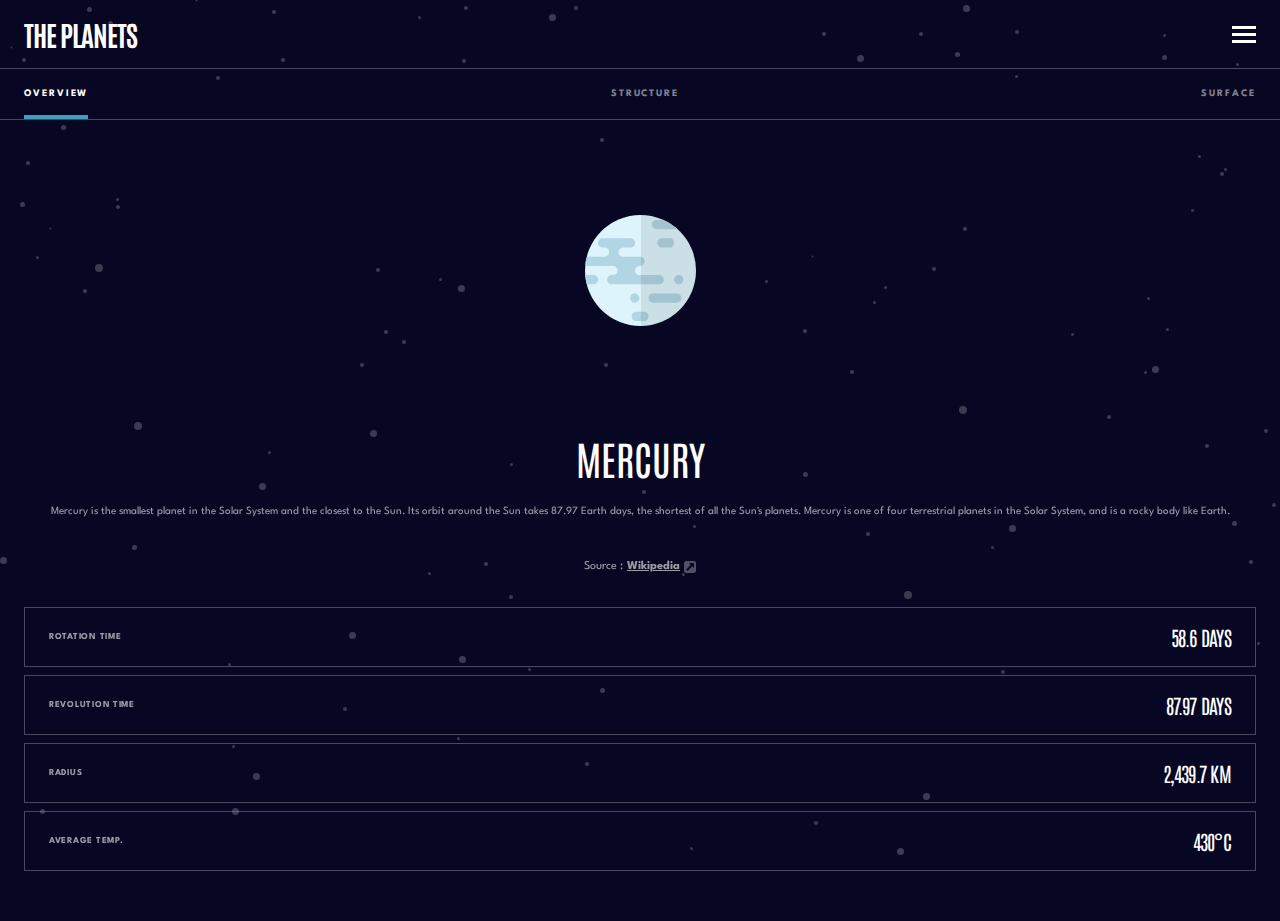
==== index.html @ 54e09290 "Add files via upload" ====
<!DOCTYPE html>
<html lang="en">
    <head>
        <meta charset="UTF-8" />
        <meta name="viewport" content="width=device-width, initial-scale=1.0" />
        <link rel="preconnect" href="https://fonts.googleapis.com" />
        <link rel="preconnect" href="https://fonts.gstatic.com" crossorigin />
        <link
            href="https://fonts.googleapis.com/css2?family=Antonio:wght@500&family=League+Spartan:wght@400;700&display=swap"
            rel="stylesheet"
        />
        <link rel="stylesheet" href="index.css" />
        <link
            rel="icon"
            type="image/png"
            sizes="32x32"
            href="./assets/favicon-32x32.png"
        />

        <title>Frontend Mentor | Planets fact site</title>
    </head>
    <body>
            <!--? SVG background -->
            <svg
                id="bg"
                xmlns="http://www.w3.org/2000/svg"
                width="1532"
                height="1291"
            >
                <g fill="#FFF" fill-rule="evenodd" opacity=".202">
                    <circle cx="1155.5" cy="369.5" r="3.5" />
                    <circle cx="1145.5" cy="372.5" r="1.5" />
                    <circle cx="1167.5" cy="329.5" r="1.5" />
                    <circle cx="1148.5" cy="298.5" r="1.5" />
                    <circle cx="1225.5" cy="169.5" r="1.5" />
                    <circle cx="1222" cy="174" r="2" />
                    <circle cx="1199.5" cy="156.5" r="1.5" />
                    <circle cx="1192.5" cy="210.5" r="1.5" />
                    <circle cx="1344" cy="192" r="2" />
                    <circle cx="1336" cy="332" r="2" />
                    <circle cx="1362.5" cy="350.5" r="1.5" />
                    <circle cx="1164.5" cy="57.5" r="2.5" />
                    <circle cx="1237.5" cy="64.5" r="1.5" />
                    <circle cx="1164.5" cy="35.5" r="1.5" />
                    <circle cx="1016.5" cy="76.5" r="1.5" />
                    <circle cx="1017" cy="32" r="2" />
                    <circle cx="966.5" cy="8.5" r="3.5" />
                    <circle cx="957.5" cy="54.5" r="2.5" />
                    <circle cx="860.5" cy="58.5" r="3.5" />
                    <circle cx="921" cy="34" r="2" />
                    <circle cx="965" cy="229" r="2" />
                    <circle cx="934" cy="269" r="2" />
                    <circle cx="885.5" cy="287.5" r="1.5" />
                    <circle cx="874.5" cy="302.5" r="1.5" />
                    <circle cx="963" cy="410" r="4" />
                    <circle cx="852" cy="372" r="2" />
                    <circle cx="805" cy="331" r="2" />
                    <circle cx="812.5" cy="256.5" r="1" />
                    <circle cx="766.5" cy="281.5" r="1.5" />
                    <circle cx="1510" cy="17" r="2" />
                    <circle cx="1516.5" cy="20.5" r="2.5" />
                    <circle cx="1457" cy="200" r="2" />
                    <circle cx="1431.5" cy="75.5" r="1.5" />
                    <circle cx="1420.5" cy="89.5" r="1.5" />
                    <circle cx="1357.5" cy="43.5" r="1" />
                    <circle cx="1310.5" cy="70.5" r="1.5" />
                    <circle cx="805.5" cy="474.5" r="2.5" />
                    <circle cx="1490" cy="409" r="2" />
                    <circle cx="1508.5" cy="356.5" r="1.5" />
                    <circle cx="1072.5" cy="334.5" r="1.5" />
                    <circle cx="1109" cy="417" r="2" />
                    <circle cx="1207" cy="446" r="2" />
                    <circle cx="1266" cy="431" r="2" />
                    <circle cx="1234.5" cy="523.5" r="2.5" />
                    <circle cx="1274" cy="505" r="2" />
                    <circle cx="1403.5" cy="481.5" r="1.5" />
                    <circle cx="1417" cy="525" r="2" />
                    <circle cx="1251" cy="562" r="2" />
                    <circle cx="1326" cy="578" r="2" />
                    <circle cx="1417.5" cy="661.5" r="2.5" />
                    <circle cx="1396" cy="696" r="2" />
                    <circle cx="1427.5" cy="677.5" r="1.5" />
                    <circle cx="1258.5" cy="643.5" r="1.5" />
                    <circle cx="1343.5" cy="758.5" r="2.5" />
                    <circle cx="1498" cy="673" r="2" />
                    <circle cx="1529.5" cy="633.5" r="2.5" />
                    <circle cx="1440.5" cy="575.5" r="1" />
                    <circle cx="1306.5" cy="918.5" r="1.5" />
                    <circle cx="1499" cy="911" r="2" />
                    <circle cx="1467.5" cy="923.5" r="1.5" />
                    <circle cx="1497" cy="1029" r="2" />
                    <circle cx="1432.5" cy="1044.5" r="1.5" />
                    <circle cx="824" cy="34" r="2" />
                    <circle cx="602" cy="140" r="2" />
                    <circle cx="640.5" cy="314.5" r="1.5" />
                    <circle cx="606" cy="365" r="2" />
                    <circle cx="466" cy="8" r="2" />
                    <circle cx="576" cy="8" r="2" />
                    <circle cx="552.5" cy="17.5" r="3.5" />
                    <circle cx="464" cy="61" r="2" />
                    <circle cx="218" cy="78" r="2" />
                    <circle cx="419.5" cy="17.5" r="1.5" />
                    <circle cx="461.5" cy="288.5" r="3.5" />
                    <circle cx="440.5" cy="279.5" r="1.5" />
                    <circle cx="386" cy="332" r="2" />
                    <circle cx="404" cy="342" r="2" />
                    <circle cx="378" cy="270" r="2" />
                    <circle cx="362" cy="365" r="2" />
                    <circle cx="373.5" cy="433.5" r="3.5" />
                    <circle cx="511.5" cy="464.5" r="1.5" />
                    <circle cx="627.5" cy="474.5" r="1.5" />
                    <circle cx="644" cy="492" r="2" />
                    <circle cx="117.5" cy="199.5" r="1.5" />
                    <circle cx="118" cy="207" r="2" />
                    <circle cx="89.5" cy="9.5" r="2.5" />
                    <circle cx="110.5" cy="23.5" r="2.5" />
                    <circle cx="196.5" cy=".5" r="1" />
                    <circle cx="274" cy="12" r="2" />
                    <circle cx="283" cy="60" r="2" />
                    <circle cx="63.5" cy="127.5" r="2.5" />
                    <circle cx="24" cy="60" r="2" />
                    <circle cx="65.5" cy="35.5" r="1" />
                    <circle cx="28" cy="163" r="2" />
                    <circle cx="22.5" cy="204.5" r="2.5" />
                    <circle cx="99" cy="268" r="4" />
                    <circle cx="50.5" cy="228.5" r="1" />
                    <circle cx="37.5" cy="257.5" r="1.5" />
                    <circle cx="85" cy="291" r="2" />
                    <circle cx="11.5" cy="47.5" r="1" />
                    <circle cx="138" cy="426" r="4" />
                    <circle cx="262.5" cy="486.5" r="3.5" />
                    <circle cx="269.5" cy="452.5" r="1.5" />
                    <circle cx="134.5" cy="547.5" r="2.5" />
                    <circle cx="3.5" cy="560.5" r="3.5" />
                    <circle cx="429.5" cy="573.5" r="1.5" />
                    <circle cx="486" cy="564" r="2" />
                    <circle cx="511" cy="597" r="2" />
                    <circle cx="352.5" cy="635.5" r="3.5" />
                    <circle cx="345" cy="709" r="2" />
                    <circle cx="256.5" cy="776.5" r="3.5" />
                    <circle cx="235.5" cy="811.5" r="3.5" />
                    <circle cx="229.5" cy="664.5" r="1.5" />
                    <circle cx="233.5" cy="746.5" r="1.5" />
                    <circle cx="42.5" cy="811.5" r="2.5" />
                    <circle cx="77.5" cy="980.5" r="2.5" />
                    <circle cx="255" cy="938" r="2" />
                    <circle cx="32.5" cy="938.5" r="3.5" />
                    <circle cx="23.5" cy="1086.5" r="1.5" />
                    <circle cx="108.5" cy="1238.5" r="3.5" />
                    <circle cx="159.5" cy="1159.5" r="2.5" />
                    <circle cx="90.5" cy="1192.5" r="1" />
                    <circle cx="300.5" cy="1081.5" r="3.5" />
                    <circle cx="388.5" cy="1154.5" r="3.5" />
                    <circle cx="343" cy="1124" r="2" />
                    <circle cx="467.5" cy="1072.5" r="1.5" />
                    <circle cx="532.5" cy="1146.5" r="2.5" />
                    <circle cx="555.5" cy="1153.5" r="2.5" />
                    <circle cx="546.5" cy="1137.5" r="1" />
                    <circle cx="318" cy="1199" r="4" />
                    <circle cx="301.5" cy="1186.5" r="1.5" />
                    <circle cx="408" cy="1230" r="2" />
                    <circle cx="491.5" cy="1210.5" r="1" />
                    <circle cx="565.5" cy="1178.5" r="1.5" />
                    <circle cx="656.5" cy="1235.5" r="3.5" />
                    <circle cx="709" cy="1285" r="2" />
                    <circle cx="324.5" cy="1289.5" r="1.5" />
                    <circle cx="332.5" cy="1278.5" r="1.5" />
                    <circle cx="819.5" cy="1028.5" r="2.5" />
                    <circle cx="875" cy="1157" r="2" />
                    <circle cx="963.5" cy="1152.5" r="2.5" />
                    <circle cx="962" cy="1145" r="2" />
                    <circle cx="1069.5" cy="1181.5" r="11.5" />
                    <circle cx="1003.5" cy="1152.5" r="2.5" />
                    <circle cx="940.5" cy="1193.5" r="2.5" />
                    <circle cx="907" cy="1068" r="2" />
                    <circle cx="945" cy="925" r="2" />
                    <circle cx="1204" cy="1186" r="2" />
                    <circle cx="691.5" cy="848.5" r="1.5" />
                    <circle cx="831" cy="1013" r="2" />
                    <circle cx="833.5" cy="1082.5" r="2.5" />
                    <circle cx="833" cy="1190" r="2" />
                    <circle cx="1155.5" cy="1022.5" r="3.5" />
                    <circle cx="908" cy="595" r="4" />
                    <circle cx="1012.5" cy="528.5" r="3.5" />
                    <circle cx="992.5" cy="547.5" r="1.5" />
                    <circle cx="577" cy="960" r="2" />
                    <circle cx="599.5" cy="939.5" r="1.5" />
                    <circle cx="446" cy="959" r="2" />
                    <circle cx="868" cy="534" r="2" />
                    <circle cx="683.5" cy="574.5" r="1.5" />
                    <circle cx="694.5" cy="526.5" r="1.5" />
                    <circle cx="462.5" cy="659.5" r="3.5" />
                    <circle cx="458.5" cy="738.5" r="1.5" />
                    <circle cx="587" cy="764" r="2" />
                    <circle cx="602.5" cy="690.5" r="2.5" />
                    <circle cx="529.5" cy="669.5" r="1.5" />
                    <circle cx="900.5" cy="851.5" r="3.5" />
                    <circle cx="926.5" cy="796.5" r="3.5" />
                    <circle cx="816" cy="823" r="2" />
                    <circle cx="1003" cy="672" r="2" />
                </g>
            </svg>
            <div class="menu">
                <div class="menu__static">
                  <h2>THE PLANETS</h2>
                  <!-- ? Burger -->
                  <div id="burger" class="burger">
                      <div class="burger__dash"></div>
                      <div class="burger__dash"></div>
                      <div class="burger__dash"></div>
                  </div>
                </div>
                <!--? Navigation start  -->
                <nav id="nav" class="nav">
                  <ul class="nav__list">
                    <!--mercury  -->
                    <li class="nav__item">
                      <a href="index.html" class="nav__link mercury-link">
                        <div class="link__wrapper">
                          <div class="link__mercury link__planet"></div>
                          <div class="link__name">mercury</div>
                        </div>
                        <div class="link__arrow"></div>
                      </a>
                    </li>
                    <!--venus  -->
                    <li class="nav__item">
                      <a href="venus.html" class="nav__link venus-link">
                        <div class="link__wrapper">
                          <div class="link__venus link__planet"></div>
                          <div class="link__name">venus</div>
                        </div>
                        <div class="link__arrow"></div>
                      </a>
                    </li>
                    <!-- earth -->
                    <li class="nav__item">
                      <a href="earth.html" class="nav__link earth-link">
                        <div class="link__wrapper">
                          <div class="link__earth link__planet"></div>
                          <div class="link__name">earth</div>
                        </div>
                        <div class="link__arrow"></div>
                      </a>
                    </li>
                    <!--mars  -->
                    <li class="nav__item">
                      <a href="mars.html" class="nav__link mars-link">
                        <div class="link__wrapper">
                          <div class="link__mars link__planet"></div>
                          <div class="link__name">mars</div>
                        </div>
                        <div class="link__arrow"></div>
                      </a>
                    </li>
                    <!-- jupiter -->
                    <li class="nav__item">
                      <a href="jupiter.html" class="nav__link jupiter-link">
                        <div class="link__wrapper">
                          <div class="link__jupiter link__planet"></div>
                          <div class="link__name">jupiter</div>
                        </div>
                        <div class="link__arrow"></div>
                      </a>
                    </li>
                    <!-- saturn -->
                    <li class="nav__item">
                      <a href="saturn.html" class="nav__link saturn-link">
                        <div class="link__wrapper">
                          <div class="link__saturn link__planet"></div>
                          <div class="link__name">saturn</div>
                        </div>
                        <div class="link__arrow"></div>
                      </a>
                    </li>
                    <!-- uranus -->
                    <li class="nav__item">
                      <a href="uranus.html" class="nav__link uranus-link">
                        <div class="link__wrapper">
                          <div class="link__uranus link__planet"></div>
                          <div class="link__name">uranus</div>
                        </div>
                        <div class="link__arrow"></div>
                      </a>
                    </li>
                    <!-- neptune -->
                    <li class="nav__item">
                      <a href="neptune.html" class="nav__link neptune-link">
                        <div class="link__wrapper">
                          <div class="link__neptune link__planet"></div>
                          <div class="link__name">neptune</div>
                        </div>
                        <div class="link__arrow"></div>
                      </a>
                    </li>
                  </ul>
                </nav>
                <!--? Navigation end  -->
            </div>

            <!-- ?Planet menu start -->
            <div class="planet-menu">
              <ul class="planet-menu__list">
                <li class="planet-menu__item planet-menu__overview">
                  OVERVIEW
                  <div class="planet-menu__item-dash active"></div>
                </li>
                <li class="planet-menu__item planet-menu__structure">
                  Structure
                  <div class="planet-menu__item-dash"></div>
                </li>
                <li class="planet-menu__item planet-menu__surface">
                  Surface
                  <div class="planet-menu__item-dash"></div>
                </li>
              </ul>
              <!-- ?Planet menu end -->
            
        <div class="container">

          <!--? Overview Content Start -->
            <div class="overview-content">
              <div class="planet-menu__pic">
                <svg class="mercury" xmlns="http://www.w3.org/2000/svg" xmlns:xlink="http://www.w3.org/1999/xlink" viewBox="0 0 290 290" width="290" height="290"><defs><circle id="a" cx="145" cy="145" r="145"/><circle id="c" cx="145" cy="145" r="145"/></defs><g fill="none" fill-rule="evenodd"><circle cx="145" cy="145" r="145" fill="#DEF4FC" fill-rule="nonzero"/><mask id="b" fill="#fff"><use xlink:href="#a"/></mask><path fill="#B1D5E2" fill-rule="nonzero" d="M154 253c6.627 0 12 5.373 12 12s-5.373 12-12 12h-20c-6.627 0-12-5.373-12-12s5.373-12 12-12h20zm86-48c6.627 0 12 5.373 12 12s-5.373 12-12 12h-62c-6.627 0-12-5.373-12-12s5.373-12 12-12h62zm-110 0c6.627 0 12 5.373 12 12s-5.373 12-12 12-12-5.373-12-12 5.373-12 12-12zm-45-60c0-6.627-5.373-12-12-12H2c-6.627 0-12-5.373-12-12s5.373-12 12-12h49c6.627 0 12-5.373 12-12s-5.373-12-12-12h-5c-6.627 0-12-5.373-12-12s5.373-12 12-12h73c6.627 0 12 5.373 12 12s-5.373 12-12 12H99v.01c-6.395.262-11.5 5.53-11.5 11.99s5.105 11.728 11.5 11.99v.01h45c6.627 0 12 5.373 12 12s-5.373 12-12 12h-2l-.001.01c-6.395.263-11.499 5.53-11.499 11.99s5.104 11.727 11.499 11.99l.001.01h52c6.627 0 12 5.373 12 12s-5.373 12-12 12H70c-6.627 0-12-5.373-12-12s5.373-12 12-12h3c6.627 0 12-5.373 12-12zm160 12c6.627 0 12 5.373 12 12s-5.373 12-12 12-12-5.373-12-12 5.373-12 12-12zm-223 0c6.627 0 12 5.373 12 12s-5.373 12-12 12H2c-6.627 0-12-5.373-12-12s5.373-12 12-12h20zm199-96c6.627 0 12 5.373 12 12s-5.373 12-12 12h-20c-6.627 0-12-5.373-12-12s5.373-12 12-12h20zm24-48c6.627 0 12 5.373 12 12s-5.373 12-12 12h-58c-6.627 0-12-5.373-12-12s5.373-12 12-12h58z" mask="url(#b)"/><mask id="d" fill="#fff"><use xlink:href="#c"/></mask><path fill="#000" fill-rule="nonzero" mask="url(#d)" opacity=".078" d="M146 0h145v290H146z"/></g></svg>
              </div>
              <h1>Mercury</h1>
              <p class="content__text">
                Mercury is the smallest planet in the Solar System and the closest
                to the Sun. Its orbit around the Sun takes 87.97 Earth days, the
                shortest of all the Sun's planets. Mercury is one of four terrestrial
                planets in the Solar System, and is a rocky body like Earth.
              </p>
              <div class="source">
                <span class="source__text">Source : </span>
                <a href="https://en.wikipedia.org/wiki/Mercury_(planet)" class="source__link"> Wikipedia </a>
                <svg class="source__svg" xmlns="http://www.w3.org/2000/svg" width="12" height="12"><path fill="#FFF" d="M11.34.66C10.9.22 10.37 0 9.75 0h-7.5C1.63 0 1.1.22.66.66.22 1.1 0 1.63 0 2.25v7.5c0 .62.22 1.15.66 1.59.44.44.97.66 1.59.66h7.5c.62 0 1.15-.22 1.59-.66.44-.44.66-.97.66-1.59v-7.5c0-.62-.22-1.15-.66-1.59zM10 6.25a.467.467 0 01-.305.46.544.544 0 01-.195.04.465.465 0 01-.352-.149L8.023 5.476 3.852 9.648a.481.481 0 01-.352.149.48.48 0 01-.352-.149l-.796-.797a.48.48 0 01-.149-.351.48.48 0 01.149-.352l4.172-4.172-1.125-1.125c-.162-.15-.198-.333-.11-.546A.467.467 0 015.75 2H9.5c.135 0 .253.05.352.148A.48.48 0 0110 2.5v3.75z" opacity=".5"/></svg>
              </div>
            </div>
          <!--? Overview Content End -->

          <!--? Internal Structure Content Start -->
          <div class="structure-content">
              <div class="planet-menu__pic">
                <svg class="mercury" xmlns="http://www.w3.org/2000/svg" xmlns:xlink="http://www.w3.org/1999/xlink" viewBox="0 0 290 290" width="290" height="290"><defs><circle id="a" cx="145" cy="145" r="145"/><circle id="c" cx="145" cy="145" r="145"/><path id="e" d="M0 0c76.768 0 139 62.232 139 139S76.768 278 0 278z"/></defs><g fill="none" fill-rule="evenodd"><circle cx="145" cy="145" r="145" fill="#DEF4FC" fill-rule="nonzero"/><mask id="b" fill="#fff"><use xlink:href="#a"/></mask><path fill="#B1D5E2" fill-rule="nonzero" d="M154 253c6.627 0 12 5.373 12 12s-5.373 12-12 12h-20c-6.627 0-12-5.373-12-12s5.373-12 12-12h20zm86-48c6.627 0 12 5.373 12 12s-5.373 12-12 12h-62c-6.627 0-12-5.373-12-12s5.373-12 12-12h62zm-110 0c6.627 0 12 5.373 12 12s-5.373 12-12 12-12-5.373-12-12 5.373-12 12-12zm-45-60c0-6.627-5.373-12-12-12H2c-6.627 0-12-5.373-12-12s5.373-12 12-12h49c6.627 0 12-5.373 12-12s-5.373-12-12-12h-5c-6.627 0-12-5.373-12-12s5.373-12 12-12h73c6.627 0 12 5.373 12 12s-5.373 12-12 12H99v.01c-6.395.262-11.5 5.53-11.5 11.99s5.105 11.728 11.5 11.99v.01h45c6.627 0 12 5.373 12 12s-5.373 12-12 12h-2l-.001.01c-6.395.263-11.499 5.53-11.499 11.99s5.104 11.727 11.499 11.99l.001.01h52c6.627 0 12 5.373 12 12s-5.373 12-12 12H70c-6.627 0-12-5.373-12-12s5.373-12 12-12h3c6.627 0 12-5.373 12-12zm160 12c6.627 0 12 5.373 12 12s-5.373 12-12 12-12-5.373-12-12 5.373-12 12-12zm-223 0c6.627 0 12 5.373 12 12s-5.373 12-12 12H2c-6.627 0-12-5.373-12-12s5.373-12 12-12h20zm199-96c6.627 0 12 5.373 12 12s-5.373 12-12 12h-20c-6.627 0-12-5.373-12-12s5.373-12 12-12h20zm24-48c6.627 0 12 5.373 12 12s-5.373 12-12 12h-58c-6.627 0-12-5.373-12-12s5.373-12 12-12h58z" mask="url(#b)"/><mask id="d" fill="#fff"><use xlink:href="#c"/></mask><path fill="#000" fill-rule="nonzero" mask="url(#d)" opacity=".078" d="M146 0h145v290H146z"/><g transform="translate(146 6)"><mask id="f" fill="#fff"><use xlink:href="#e"/></mask><use fill="#7A939C" xlink:href="#e"/><circle cx="1" cy="140" r="131" fill="#9AB2BB" mask="url(#f)"/><circle cx="1" cy="139" r="95" fill="#E8903F" mask="url(#f)"/><circle cx=".5" cy="139.5" r="41.5" fill="#FFEA87" mask="url(#f)"/></g></g></svg>
              </div>
              <h1>Mercury</h1>
              <p class="content__text">
                Mercury appears to have a solid silicate crust and mantle overlying a 
            solid, iron sulfide outer core layer, a deeper liquid core layer, and 
            a solid inner core. The planet's density is the second highest in the 
            Solar System at 5.427 g/cm3 , only slightly less than Earth's density.
              </p>
              <div class="source">
                <span class="source__text">Source : </span>
                <a href="https://en.wikipedia.org/wiki/Mercury_(planet)#Internal_structure" class="source__link"> Wikipedia </a>
                <svg class="source__svg" xmlns="http://www.w3.org/2000/svg" width="12" height="12"><path fill="#FFF" d="M11.34.66C10.9.22 10.37 0 9.75 0h-7.5C1.63 0 1.1.22.66.66.22 1.1 0 1.63 0 2.25v7.5c0 .62.22 1.15.66 1.59.44.44.97.66 1.59.66h7.5c.62 0 1.15-.22 1.59-.66.44-.44.66-.97.66-1.59v-7.5c0-.62-.22-1.15-.66-1.59zM10 6.25a.467.467 0 01-.305.46.544.544 0 01-.195.04.465.465 0 01-.352-.149L8.023 5.476 3.852 9.648a.481.481 0 01-.352.149.48.48 0 01-.352-.149l-.796-.797a.48.48 0 01-.149-.351.48.48 0 01.149-.352l4.172-4.172-1.125-1.125c-.162-.15-.198-.333-.11-.546A.467.467 0 015.75 2H9.5c.135 0 .253.05.352.148A.48.48 0 0110 2.5v3.75z" opacity=".5"/></svg>
              </div>
          </div>
          <!--? Internal Structure Content End -->

          <!--? Surface Geology Content Start -->
          <div class="surface-content">
              <div class="planet-menu__pic planet-menu__surface-pic">
                <svg class="mercury" xmlns="http://www.w3.org/2000/svg" xmlns:xlink="http://www.w3.org/1999/xlink" viewBox="0 0 290 290" width="290" height="290"><defs><circle id="a" cx="145" cy="145" r="145"/><circle id="c" cx="145" cy="145" r="145"/></defs><g fill="none" fill-rule="evenodd"><circle cx="145" cy="145" r="145" fill="#DEF4FC" fill-rule="nonzero"/><mask id="b" fill="#fff"><use xlink:href="#a"/></mask><path fill="#B1D5E2" fill-rule="nonzero" d="M154 253c6.627 0 12 5.373 12 12s-5.373 12-12 12h-20c-6.627 0-12-5.373-12-12s5.373-12 12-12h20zm86-48c6.627 0 12 5.373 12 12s-5.373 12-12 12h-62c-6.627 0-12-5.373-12-12s5.373-12 12-12h62zm-110 0c6.627 0 12 5.373 12 12s-5.373 12-12 12-12-5.373-12-12 5.373-12 12-12zm-45-60c0-6.627-5.373-12-12-12H2c-6.627 0-12-5.373-12-12s5.373-12 12-12h49c6.627 0 12-5.373 12-12s-5.373-12-12-12h-5c-6.627 0-12-5.373-12-12s5.373-12 12-12h73c6.627 0 12 5.373 12 12s-5.373 12-12 12H99v.01c-6.395.262-11.5 5.53-11.5 11.99s5.105 11.728 11.5 11.99v.01h45c6.627 0 12 5.373 12 12s-5.373 12-12 12h-2l-.001.01c-6.395.263-11.499 5.53-11.499 11.99s5.104 11.727 11.499 11.99l.001.01h52c6.627 0 12 5.373 12 12s-5.373 12-12 12H70c-6.627 0-12-5.373-12-12s5.373-12 12-12h3c6.627 0 12-5.373 12-12zm160 12c6.627 0 12 5.373 12 12s-5.373 12-12 12-12-5.373-12-12 5.373-12 12-12zm-223 0c6.627 0 12 5.373 12 12s-5.373 12-12 12H2c-6.627 0-12-5.373-12-12s5.373-12 12-12h20zm199-96c6.627 0 12 5.373 12 12s-5.373 12-12 12h-20c-6.627 0-12-5.373-12-12s5.373-12 12-12h20zm24-48c6.627 0 12 5.373 12 12s-5.373 12-12 12h-58c-6.627 0-12-5.373-12-12s5.373-12 12-12h58z" mask="url(#b)"/><mask id="d" fill="#fff"><use xlink:href="#c"/></mask><path fill="#000" fill-rule="nonzero" mask="url(#d)" opacity=".078" d="M146 0h145v290H146z"/></g></svg>
              </div>
              <h1>Mercury</h1>
              <p class="content__text">
                Mercury's surface is similar in appearance to that of the Moon, showing 
                extensive mare-like plains and heavy cratering, indicating that it has 
                been geologically inactive for billions of years. It is more heterogeneous 
                than either Mars's or the Moon’s.
              </p>
              <div class="source">
                <span class="source__text">Source : </span>
                <a href="https://en.wikipedia.org/wiki/Mercury_(planet)#Surface_geology" class="source__link"> Wikipedia </a>
                <svg class="source__svg" xmlns="http://www.w3.org/2000/svg" width="12" height="12"><path fill="#FFF" d="M11.34.66C10.9.22 10.37 0 9.75 0h-7.5C1.63 0 1.1.22.66.66.22 1.1 0 1.63 0 2.25v7.5c0 .62.22 1.15.66 1.59.44.44.97.66 1.59.66h7.5c.62 0 1.15-.22 1.59-.66.44-.44.66-.97.66-1.59v-7.5c0-.62-.22-1.15-.66-1.59zM10 6.25a.467.467 0 01-.305.46.544.544 0 01-.195.04.465.465 0 01-.352-.149L8.023 5.476 3.852 9.648a.481.481 0 01-.352.149.48.48 0 01-.352-.149l-.796-.797a.48.48 0 01-.149-.351.48.48 0 01.149-.352l4.172-4.172-1.125-1.125c-.162-.15-.198-.333-.11-.546A.467.467 0 015.75 2H9.5c.135 0 .253.05.352.148A.48.48 0 0110 2.5v3.75z" opacity=".5"/></svg>
              </div>
          </div>
            <!-- 
            Mercury's surface is similar in appearance to that of the Moon, showing 
            extensive mare-like plains and heavy cratering, indicating that it has 
            been geologically inactive for billions of years. It is more heterogeneous 
            than either Mars's or the Moon’s.
          
            Source : Wikipedia URL: https://en.wikipedia.org/wiki/Mercury_(planet)#Surface_geology -->
          <!--? Surface Geology Content End -->

          <!-- ? Planet info start -->
          <div class="planet-info">
            <!-- 1 -->
            <div class="planet-info__box">
              <div class="box__name">
                ROTATION TIME
              </div>
              <div class="box__value">
                58.6 days
              </div>
            </div>
            <!-- 2 -->
            <div class="planet-info__box">
              <div class="box__name">
                REVOLUTION TIME
              </div>
              <div class="box__value">
                87.97 days
              </div>
            </div>
            <!-- 3 -->
            <div class="planet-info__box">
              <div class="box__name">
                radius
              </div>
              <div class="box__value">
                2,439.7 km
              </div>
            </div>
            <!-- 4 -->
            <div class="planet-info__box">
              <div class="box__name">
                AVERAGE TEMP.
              </div>
              <div class="box__value">
                430°c
              </div>
            </div>
          </div>
          <!-- ? Planet info end -->
          

            <!--! Surface Geology Content Start -->
            <!-- 
            Mercury's surface is similar in appearance to that of the Moon, showing 
            extensive mare-like plains and heavy cratering, indicating that it has 
            been geologically inactive for billions of years. It is more heterogeneous 
            than either Mars's or the Moon’s.
          
            Source : Wikipedia URL: https://en.wikipedia.org/wiki/Mercury_(planet)#Surface_geology -->
            <!--! Surface Geology Content End -->
            <!-- 01 Overview
            02 Internal Structure
            03 Surface Geology
          
            Rotation Time
            58.6 Days
          
            Revolution Time
            87.97 Days
          
            Radius
            2,439.7 KM
          
            Average Temp.
            430°c -->
        </div>
    </body>
    <!--? Script -->
    <script src="index.js"></script>
</html>
---- index.css ----
:root {
    --spartan-font: "League Spartan", sans-serif;
    --antonio-font: "Antonio", sans-serif;
    --white: #fff;
    --bg-color: #070724;
    --dark-grey: #38384f;
    --ligth-grey: #8383918a;
    --mercury: #419ebb;
    --venus: #eda249;
    --earth: #6f2ed6;
    --mars: #d14c32;
    --jupiter: #d83a34;
    --saturn: #cd5120;
    --uranus: #1ec2a4;
    --neptune: #2d68f0;
}

* {
    margin: 0;
    padding: 0;
    box-sizing: border-box;
}

body {
    width: 100vw;
    overflow-x: hidden;
    background: var(--bg-color);
    color: var(--white);
    font-family: var(--spartan-font);
    font-weight: 400;
    text-align: center;
    /* font-size: 0.875rem;
    line-height: 1.5625rem; */
    font-size: 0.6875rem;
    line-height: 1.375rem;
    position: relative;
}

/* hode scrollbar */
body::-webkit-scrollbar {
    display: none;
    -ms-overflow-style: none;
    scrollbar-width: none;
}

#bg {
    z-index: -1;
    position: absolute;
    left: 0;
    top: 0;
    width: 100vw;
    height: 100vh;
    overflow: hidden;
}

.container {
    padding: 0 1.5rem;
}

ul {
    list-style: none;
}

h1 {
    font-family: var(--antonio-font);
    text-transform: uppercase;
    font-weight: 400;
    /* font-size: 5rem;
    line-height: 6.4375rem; */
    font-size: 2.5rem;
    line-height: 3.25rem;
}

h2 {
    font-family: var(--antonio-font);
    /* font-size: 2.5rem;
    line-height: 3.25rem;
    letter-spacing: -0.0938rem; */
    font-size: 1.75rem;
    line-height: 2.25rem;
    letter-spacing: -0.0656rem;
}

h3 {
    font-family: var(--spartan-font);
    font-size: 0.75rem;
    line-height: 1.5625rem;
    letter-spacing: 0.1625rem;
}

h4 {
    font-family: var(--spartan-font);
    font-size: 0.6875rem;
    line-height: 1.5625rem;
    letter-spacing: 0.0625rem;
}

a {
    text-decoration: none;
    color: var(--white);
}

.btn {
    border: 1px solid var(--ligth-grey);
}
.btn:active {
    background-color: var();
}
.btn:hover {
    background-color: var(--dark-grey);
}

.burger {
    display: flex;
    flex-direction: column;
    gap: 0.25rem;
    cursor: pointer;
}

.burger__dash {
    height: 0.1875rem;
    width: 1.5rem;
    background-color: var(--white);
}

.menu__static {
    position: relative;
    padding: 1rem 1.5rem;
    display: flex;
    justify-content: space-between;
    align-items: center;
    border-bottom: 1px solid var(--ligth-grey);
}

#nav {
    display: none;
}

#nav.active {
    display: block;
    position: absolute;
    z-index: 2;
    overflow-y: initial;
}

#burger.active .burger__dash {
    background-color: var(--ligth-grey);
}
/* ! */
.overview-content.hovered,
.structure-content.hovered,
.surface-content.hovered,
.planet-menu.hovered {
    display: none;
}

.structure-content,
.surface-content {
    display: none;
}

.planet-menu__item-dash.active {
    position: absolute;
    height: 4px;
    width: 100%;
    background-color: #419ebb;
    bottom: 0;
    opacity: 1;
}

.planet-menu__item-dash.hidden {
    opacity: 0;
}

.planet-menu__item-dash.active {
    opacity: 1;
}

.d-non {
    display: none;
}

.overview-content.active,
.structure-content.active,
.surface-content.active {
    display: block;
}

.nav__list {
    padding: 1.375rem 1.5rem 0;
    width: 100vw;
}

.link__wrapper {
    display: flex;
}

.nav__link {
    padding: 20px 0;
    display: flex;
    align-items: center;
    justify-content: space-between;
    border-bottom: 1px solid var(--ligth-grey);
}

.link__planet {
    width: 20px;
    height: 20px;
    border-radius: 50%;
    margin-right: 1.5625rem;
    line-height: 1.5625rem;
}

.link__mercury {
    background-color: #def4fc;
}

.link__venus {
    background-color: var(--venus);
}
.link__earth {
    background-color: #545bfe;
}
.link__mars {
    background-color: #ff6a45;
}
.link__jupiter {
    background-color: #ecad7a;
}
.link__saturn {
    background-color: #fccb6b;
}
.link__uranus {
    background-color: var(--uranus);
}
.link__neptune {
    background-color: var(--neptune);
}

.link__arrow {
    border: solid var(--ligth-grey);
    border-width: 0 1px 1px 0;
    display: inline-block;
    padding: 3px;
    transform: rotate(-45deg);
    -webkit-transform: rotate(-45deg);
}

.link__name {
    text-transform: uppercase;
    font-size: 0.9375rem;
    letter-spacing: 0.0852rem;
    line-height: 1.5625rem;
}

/* ? Planet Menu */
.planet-menu {
}
.planet-menu__list {
    padding: 0 1.5rem;
    display: flex;
    align-items: center;
    justify-content: space-between;
    border-bottom: 1px solid var(--ligth-grey);
}
.planet-menu__item {
    padding: 1.25rem 0;
    font-family: var(--spartan-font);
    font-weight: 700;
    font-size: 0.625rem;
    line-height: 0.625rem;
    letter-spacing: 0.1205rem;
    text-transform: uppercase;
    color: rgba(255, 255, 255, 0.5);
    position: relative;
    cursor: pointer;
    /* border-bottom: 4px solid #419EBB; */
}

/* default */

.planet-menu__overview {
    color: var(--white);
}

.planet-menu__item-dash.active {
    position: absolute;
    height: 4px;
    width: 100%;
    background-color: #419ebb;
    bottom: 0;
}

.planet-menu__pic {
    text-align: center;
    padding: 5.9375rem 0 6.125rem;
    position: relative;
}

.planet-menu__pic svg {
    display: inline-block;
    width: 111px;
    height: 111px;
}

/* ! */
.planet-menu__surface-pic::before {
    content: "";
    position: absolute;
    width: 60px;
    height: 80px;
    background: url("./assets/geology-mercury.png") no-repeat center;
    background-size: contain;
    bottom: 20%;
    left: 45%;
}

.content__text {
    margin: 1rem 0 2rem;
}

.source {
    display: flex;
    align-items: center;
    justify-content: center;
    gap: 4px;
    font-size: 0.75rem;
    line-height: 1.5625rem;
    margin-bottom: 28px;
}

.source .source__svg {
    display: inline-block;
    width: 12px;
    height: 12px;
}

/* ! opacity */
.content__text,
.source,
.box__name {
    opacity: 0.6;
}

.source__link {
    text-decoration: underline;
    font-weight: 700;
}

.planet-menu__overview {
}
.planet-menu__structure {
}
.planet-menu__surface {
}

/* ? Planet info */

.planet-info {
    display: flex;
    flex-direction: column;
    gap: 0.5rem;
    margin-bottom: 50px;
}
.planet-info__box {
    border: 1px solid var(--ligth-grey);
    padding: 1rem 1.5rem;
    display: flex;
    align-items: center;
    justify-content: space-between;
}
.box__name {
    font-weight: 700;
    font-size: 0.5625rem;
    line-height: 1rem;
    letter-spacing: 0.0455rem;
    text-transform: uppercase;
}
.box__value {
    font-family: var(--antonio-font);
    font-size: 1.25rem;
    line-height: 1.625rem;
    letter-spacing: -0.0469rem;
    text-transform: uppercase;
}
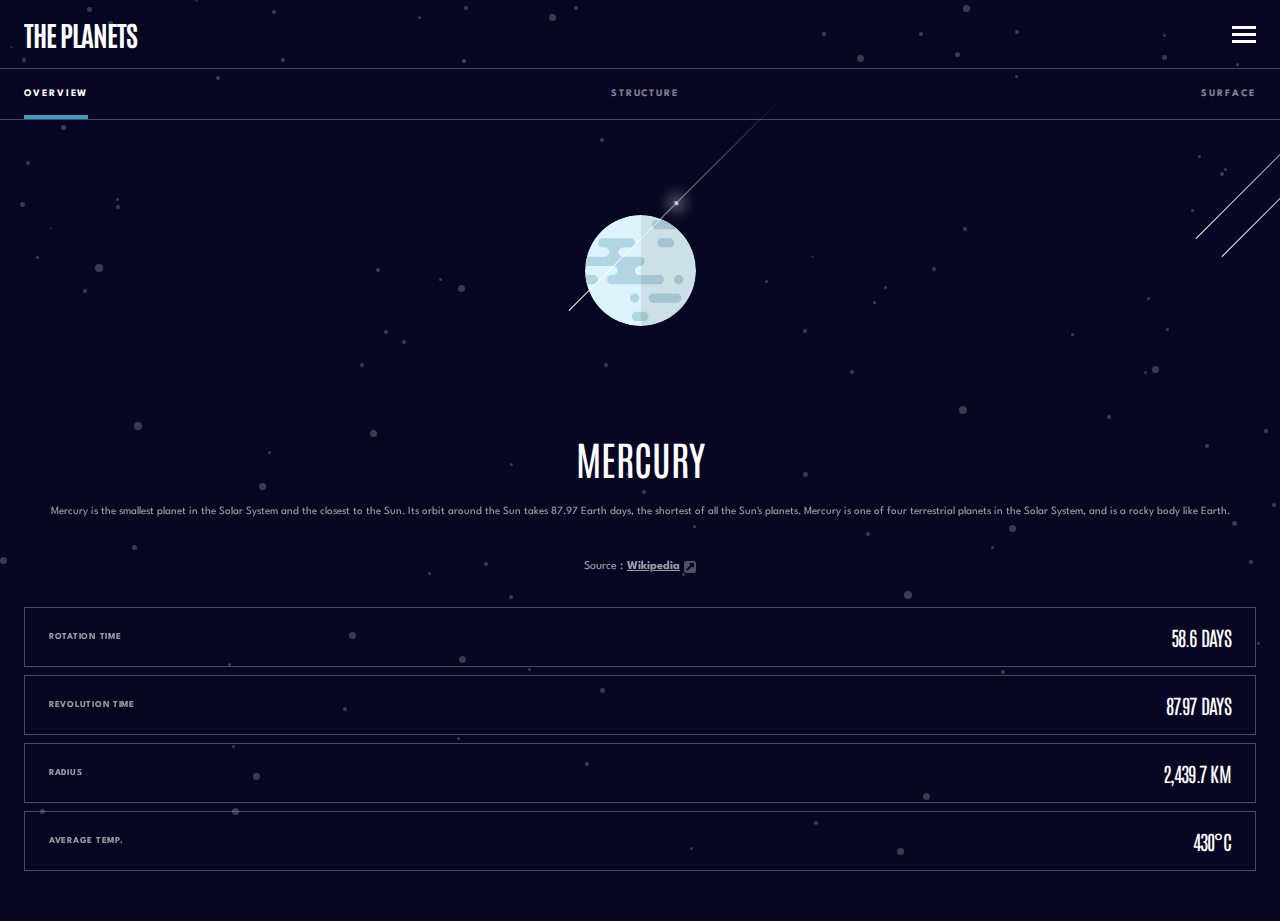
==== commit e6ba130c: "Add files via upload" ====
--- a/index.html
+++ b/index.html
@@ -10,13 +10,17 @@
             rel="stylesheet"
         />
         <link rel="stylesheet" href="index.css" />
+        <link rel="stylesheet" href="stars.css">
         <link
             rel="icon"
             type="image/png"
             sizes="32x32"
             href="./assets/favicon-32x32.png"
         />
-
+        <script src="//cdnjs.cloudflare.com/ajax/libs/jquery/2.1.3/jquery.min.js"></script>
+<link rel="stylesheet" type="text/css" href="https://fonts.googleapis.com/css?family=Open+Sans:600,900">
+<link rel="stylesheet" type="text/css" href="https://fonts.googleapis.com/css?family=Lato:300,700,900">
+<link rel="shortcut icon" href="/favicon.ico">
         <title>Frontend Mentor | Planets fact site</title>
     </head>
     <body>
@@ -301,7 +305,7 @@
             <!-- ?Planet menu start -->
             <div class="planet-menu">
               <ul class="planet-menu__list">
-                <li class="planet-menu__item planet-menu__overview">
+                <li class="planet-menu__item planet-menu__overview active">
                   OVERVIEW
                   <div class="planet-menu__item-dash active"></div>
                 </li>
@@ -425,34 +429,10 @@
             </div>
           </div>
           <!-- ? Planet info end -->
-          
-
-            <!--! Surface Geology Content Start -->
-            <!-- 
-            Mercury's surface is similar in appearance to that of the Moon, showing 
-            extensive mare-like plains and heavy cratering, indicating that it has 
-            been geologically inactive for billions of years. It is more heterogeneous 
-            than either Mars's or the Moon’s.
-          
-            Source : Wikipedia URL: https://en.wikipedia.org/wiki/Mercury_(planet)#Surface_geology -->
-            <!--! Surface Geology Content End -->
-            <!-- 01 Overview
-            02 Internal Structure
-            03 Surface Geology
-          
-            Rotation Time
-            58.6 Days
-          
-            Revolution Time
-            87.97 Days
-          
-            Radius
-            2,439.7 KM
-          
-            Average Temp.
-            430°c -->
         </div>
     </body>
     <!--? Script -->
+    <script src="https://cdnjs.cloudflare.com/ajax/libs/gsap/3.11.4/gsap.min.js" integrity="sha512-f8mwTB+Bs8a5c46DEm7HQLcJuHMBaH/UFlcgyetMqqkvTcYg4g5VXsYR71b3qC82lZytjNYvBj2pf0VekA9/FQ==" crossorigin="anonymous" referrerpolicy="no-referrer"></script>
+
     <script src="index.js"></script>
 </html>
--- a/index.css
+++ b/index.css
@@ -29,14 +29,12 @@
     font-family: var(--spartan-font);
     font-weight: 400;
     text-align: center;
-    /* font-size: 0.875rem;
-    line-height: 1.5625rem; */
     font-size: 0.6875rem;
     line-height: 1.375rem;
     position: relative;
 }
 
-/* hode scrollbar */
+/* hide scrollbar */
 body::-webkit-scrollbar {
     display: none;
     -ms-overflow-style: none;
@@ -279,7 +277,7 @@
 
 /* default */
 
-.planet-menu__overview {
+.planet-menu__item.active {
     color: var(--white);
 }
 
@@ -301,6 +299,39 @@
     display: inline-block;
     width: 111px;
     height: 111px;
+    overflow: hidden;
+    border-radius: 50%;
+}
+
+.planet-menu__pic .venus {
+    width: 154px;
+    height: 154px;
+}
+.planet-menu__pic .earth {
+    width: 173px;
+    height: 173px;
+}
+
+.planet-menu__pic .mars {
+    width: 129px;
+    height: 129px;
+}
+.planet-menu__pic .jupiter {
+    width: 224px;
+    height: 224px;
+}
+.planet-menu__pic .saturn {
+    width: 256px;
+    height: 256px;
+    border-radius: 0;
+}
+.planet-menu__pic .uranus {
+    width: 176px;
+    height: 176px;
+}
+.planet-menu__pic .neptune {
+    width: 173px;
+    height: 173px;
 }
 
 /* ! */
--- a/stars.css
+++ b/stars.css
@@ -0,0 +1,587 @@
+.meteor-1 {
+    position: absolute;
+    top: 204px;
+    left: 41%;
+    width: 300px;
+    height: 1px;
+    transform: rotate(-45deg);
+    background-image: linear-gradient(to right, #fff, rgba(255, 255, 255, 0));
+    -webkit-animation: meteor 14.5s linear infinite;
+    animation: meteor 14.5s linear infinite;
+}
+.meteor-1::before {
+    content: "";
+    position: absolute;
+    width: 4px;
+    height: 5px;
+    border-radius: 50%;
+    margin-top: -2px;
+    background: rgba(255, 255, 255, 0.7);
+    box-shadow: 0 0 15px 3px #fff;
+}
+
+.meteor-2 {
+    position: absolute;
+    top: 132px;
+    left: 90%;
+    width: 300px;
+    height: 1px;
+    transform: rotate(-45deg);
+    background-image: linear-gradient(to right, #fff, rgba(255, 255, 255, 0));
+    -webkit-animation: meteor 24.5s linear infinite;
+    animation: meteor 24.5s linear infinite;
+}
+.meteor-2::before {
+    content: "";
+    position: absolute;
+    width: 4px;
+    height: 5px;
+    border-radius: 50%;
+    margin-top: -2px;
+    background: rgba(255, 255, 255, 0.7);
+    box-shadow: 0 0 15px 3px #fff;
+}
+
+.meteor-3 {
+    position: absolute;
+    top: 150px;
+    left: 92%;
+    width: 300px;
+    height: 1px;
+    transform: rotate(-45deg);
+    background-image: linear-gradient(to right, #fff, rgba(255, 255, 255, 0));
+    -webkit-animation: meteor 15.9s linear infinite;
+    animation: meteor 15.9s linear infinite;
+}
+.meteor-3::before {
+    content: "";
+    position: absolute;
+    width: 4px;
+    height: 5px;
+    border-radius: 50%;
+    margin-top: -2px;
+    background: rgba(255, 255, 255, 0.7);
+    box-shadow: 0 0 15px 3px #fff;
+}
+
+.meteor-4 {
+    position: absolute;
+    top: 103px;
+    left: 72%;
+    width: 300px;
+    height: 1px;
+    transform: rotate(-45deg);
+    background-image: linear-gradient(to right, #fff, rgba(255, 255, 255, 0));
+    -webkit-animation: meteor 13.3s linear infinite;
+    animation: meteor 13.3s linear infinite;
+}
+.meteor-4::before {
+    content: "";
+    position: absolute;
+    width: 4px;
+    height: 5px;
+    border-radius: 50%;
+    margin-top: -2px;
+    background: rgba(255, 255, 255, 0.7);
+    box-shadow: 0 0 15px 3px #fff;
+}
+
+.meteor-5 {
+    position: absolute;
+    top: 206px;
+    left: 57%;
+    width: 300px;
+    height: 1px;
+    transform: rotate(-45deg);
+    background-image: linear-gradient(to right, #fff, rgba(255, 255, 255, 0));
+    -webkit-animation: meteor 18.9s linear infinite;
+    animation: meteor 18.9s linear infinite;
+}
+.meteor-5::before {
+    content: "";
+    position: absolute;
+    width: 4px;
+    height: 5px;
+    border-radius: 50%;
+    margin-top: -2px;
+    background: rgba(255, 255, 255, 0.7);
+    box-shadow: 0 0 15px 3px #fff;
+}
+
+.meteor-6 {
+    position: absolute;
+    top: 106px;
+    left: 82%;
+    width: 300px;
+    height: 1px;
+    transform: rotate(-45deg);
+    background-image: linear-gradient(to right, #fff, rgba(255, 255, 255, 0));
+    -webkit-animation: meteor 11.1s linear infinite;
+    animation: meteor 11.1s linear infinite;
+}
+.meteor-6::before {
+    content: "";
+    position: absolute;
+    width: 4px;
+    height: 5px;
+    border-radius: 50%;
+    margin-top: -2px;
+    background: rgba(255, 255, 255, 0.7);
+    box-shadow: 0 0 15px 3px #fff;
+}
+
+.meteor-7 {
+    position: absolute;
+    top: 189px;
+    left: 25%;
+    width: 300px;
+    height: 1px;
+    transform: rotate(-45deg);
+    background-image: linear-gradient(to right, #fff, rgba(255, 255, 255, 0));
+    -webkit-animation: meteor 14.3s linear infinite;
+    animation: meteor 14.3s linear infinite;
+}
+.meteor-7::before {
+    content: "";
+    position: absolute;
+    width: 4px;
+    height: 5px;
+    border-radius: 50%;
+    margin-top: -2px;
+    background: rgba(255, 255, 255, 0.7);
+    box-shadow: 0 0 15px 3px #fff;
+}
+
+.meteor-8 {
+    position: absolute;
+    top: 262px;
+    left: 88%;
+    width: 300px;
+    height: 1px;
+    transform: rotate(-45deg);
+    background-image: linear-gradient(to right, #fff, rgba(255, 255, 255, 0));
+    -webkit-animation: meteor 11.3s linear infinite;
+    animation: meteor 11.3s linear infinite;
+}
+.meteor-8::before {
+    content: "";
+    position: absolute;
+    width: 4px;
+    height: 5px;
+    border-radius: 50%;
+    margin-top: -2px;
+    background: rgba(255, 255, 255, 0.7);
+    box-shadow: 0 0 15px 3px #fff;
+}
+
+.meteor-9 {
+    position: absolute;
+    top: 148px;
+    left: 38%;
+    width: 300px;
+    height: 1px;
+    transform: rotate(-45deg);
+    background-image: linear-gradient(to right, #fff, rgba(255, 255, 255, 0));
+    -webkit-animation: meteor 19.6s linear infinite;
+    animation: meteor 19.6s linear infinite;
+}
+.meteor-9::before {
+    content: "";
+    position: absolute;
+    width: 4px;
+    height: 5px;
+    border-radius: 50%;
+    margin-top: -2px;
+    background: rgba(255, 255, 255, 0.7);
+    box-shadow: 0 0 15px 3px #fff;
+}
+
+.meteor-10 {
+    position: absolute;
+    top: 211px;
+    left: 99%;
+    width: 300px;
+    height: 1px;
+    transform: rotate(-45deg);
+    background-image: linear-gradient(to right, #fff, rgba(255, 255, 255, 0));
+    -webkit-animation: meteor 28.4s linear infinite;
+    animation: meteor 28.4s linear infinite;
+}
+.meteor-10::before {
+    content: "";
+    position: absolute;
+    width: 4px;
+    height: 5px;
+    border-radius: 50%;
+    margin-top: -2px;
+    background: rgba(255, 255, 255, 0.7);
+    box-shadow: 0 0 15px 3px #fff;
+}
+
+.meteor-11 {
+    position: absolute;
+    top: 235px;
+    left: 90%;
+    width: 300px;
+    height: 1px;
+    transform: rotate(-45deg);
+    background-image: linear-gradient(to right, #fff, rgba(255, 255, 255, 0));
+    -webkit-animation: meteor 9.5s linear infinite;
+    animation: meteor 9.5s linear infinite;
+}
+.meteor-11::before {
+    content: "";
+    position: absolute;
+    width: 4px;
+    height: 5px;
+    border-radius: 50%;
+    margin-top: -2px;
+    background: rgba(255, 255, 255, 0.7);
+    box-shadow: 0 0 15px 3px #fff;
+}
+
+.meteor-12 {
+    position: absolute;
+    top: 114px;
+    left: 17%;
+    width: 300px;
+    height: 1px;
+    transform: rotate(-45deg);
+    background-image: linear-gradient(to right, #fff, rgba(255, 255, 255, 0));
+    -webkit-animation: meteor 8.9s linear infinite;
+    animation: meteor 8.9s linear infinite;
+}
+.meteor-12::before {
+    content: "";
+    position: absolute;
+    width: 4px;
+    height: 5px;
+    border-radius: 50%;
+    margin-top: -2px;
+    background: rgba(255, 255, 255, 0.7);
+    box-shadow: 0 0 15px 3px #fff;
+}
+
+/* .meteor-13 {
+    position: absolute;
+    top: 178px;
+    left: 47%;
+    width: 300px;
+    height: 1px;
+    transform: rotate(-45deg);
+    background-image: linear-gradient(to right, #fff, rgba(255, 255, 255, 0));
+    -webkit-animation: meteor 29.8s linear infinite;
+    animation: meteor 29.8s linear infinite;
+}
+.meteor-13::before {
+    content: "";
+    position: absolute;
+    width: 4px;
+    height: 5px;
+    border-radius: 50%;
+    margin-top: -2px;
+    background: rgba(255, 255, 255, 0.7);
+    box-shadow: 0 0 15px 3px #fff;
+}
+
+.meteor-14 {
+    position: absolute;
+    top: 253px;
+    left: 30%;
+    width: 300px;
+    height: 1px;
+    transform: rotate(-45deg);
+    background-image: linear-gradient(to right, #fff, rgba(255, 255, 255, 0));
+    -webkit-animation: meteor 8.9s linear infinite;
+    animation: meteor 8.9s linear infinite;
+}
+.meteor-14::before {
+    content: "";
+    position: absolute;
+    width: 4px;
+    height: 5px;
+    border-radius: 50%;
+    margin-top: -2px;
+    background: rgba(255, 255, 255, 0.7);
+    box-shadow: 0 0 15px 3px #fff;
+}
+
+.meteor-15 {
+    position: absolute;
+    top: 184px;
+    left: 91%;
+    width: 300px;
+    height: 1px;
+    transform: rotate(-45deg);
+    background-image: linear-gradient(to right, #fff, rgba(255, 255, 255, 0));
+    -webkit-animation: meteor 27.4s linear infinite;
+    animation: meteor 27.4s linear infinite;
+}
+.meteor-15::before {
+    content: "";
+    position: absolute;
+    width: 4px;
+    height: 5px;
+    border-radius: 50%;
+    margin-top: -2px;
+    background: rgba(255, 255, 255, 0.7);
+    box-shadow: 0 0 15px 3px #fff;
+}
+
+.meteor-16 {
+    position: absolute;
+    top: 266px;
+    left: 77%;
+    width: 300px;
+    height: 1px;
+    transform: rotate(-45deg);
+    background-image: linear-gradient(to right, #fff, rgba(255, 255, 255, 0));
+    -webkit-animation: meteor 6.9s linear infinite;
+    animation: meteor 6.9s linear infinite;
+}
+.meteor-16::before {
+    content: "";
+    position: absolute;
+    width: 4px;
+    height: 5px;
+    border-radius: 50%;
+    margin-top: -2px;
+    background: rgba(255, 255, 255, 0.7);
+    box-shadow: 0 0 15px 3px #fff;
+}
+
+.meteor-17 {
+    position: absolute;
+    top: 183px;
+    left: 52%;
+    width: 300px;
+    height: 1px;
+    transform: rotate(-45deg);
+    background-image: linear-gradient(to right, #fff, rgba(255, 255, 255, 0));
+    -webkit-animation: meteor 7.9s linear infinite;
+    animation: meteor 7.9s linear infinite;
+}
+.meteor-17::before {
+    content: "";
+    position: absolute;
+    width: 4px;
+    height: 5px;
+    border-radius: 50%;
+    margin-top: -2px;
+    background: rgba(255, 255, 255, 0.7);
+    box-shadow: 0 0 15px 3px #fff;
+}
+
+.meteor-18 {
+    position: absolute;
+    top: 242px;
+    left: 99%;
+    width: 300px;
+    height: 1px;
+    transform: rotate(-45deg);
+    background-image: linear-gradient(to right, #fff, rgba(255, 255, 255, 0));
+    -webkit-animation: meteor 23.8s linear infinite;
+    animation: meteor 23.8s linear infinite;
+}
+.meteor-18::before {
+    content: "";
+    position: absolute;
+    width: 4px;
+    height: 5px;
+    border-radius: 50%;
+    margin-top: -2px;
+    background: rgba(255, 255, 255, 0.7);
+    box-shadow: 0 0 15px 3px #fff;
+}
+
+.meteor-19 {
+    position: absolute;
+    top: 100px;
+    left: 54%;
+    width: 300px;
+    height: 1px;
+    transform: rotate(-45deg);
+    background-image: linear-gradient(to right, #fff, rgba(255, 255, 255, 0));
+    -webkit-animation: meteor 16.6s linear infinite;
+    animation: meteor 16.6s linear infinite;
+}
+.meteor-19::before {
+    content: "";
+    position: absolute;
+    width: 4px;
+    height: 5px;
+    border-radius: 50%;
+    margin-top: -2px;
+    background: rgba(255, 255, 255, 0.7);
+    box-shadow: 0 0 15px 3px #fff;
+}
+
+.meteor-20 {
+    position: absolute;
+    top: 169px;
+    left: 82%;
+    width: 300px;
+    height: 1px;
+    transform: rotate(-45deg);
+    background-image: linear-gradient(to right, #fff, rgba(255, 255, 255, 0));
+    -webkit-animation: meteor 4.9s linear infinite;
+    animation: meteor 4.9s linear infinite;
+}
+.meteor-20::before {
+    content: "";
+    position: absolute;
+    width: 4px;
+    height: 5px;
+    border-radius: 50%;
+    margin-top: -2px;
+    background: rgba(255, 255, 255, 0.7);
+    box-shadow: 0 0 15px 3px #fff;
+}
+
+.meteor-21 {
+    position: absolute;
+    top: 255px;
+    left: 31%;
+    width: 300px;
+    height: 1px;
+    transform: rotate(-45deg);
+    background-image: linear-gradient(to right, #fff, rgba(255, 255, 255, 0));
+    -webkit-animation: meteor 18.1s linear infinite;
+    animation: meteor 18.1s linear infinite;
+}
+.meteor-21::before {
+    content: "";
+    position: absolute;
+    width: 4px;
+    height: 5px;
+    border-radius: 50%;
+    margin-top: -2px;
+    background: rgba(255, 255, 255, 0.7);
+    box-shadow: 0 0 15px 3px #fff;
+}
+
+.meteor-22 {
+    position: absolute;
+    top: 129px;
+    left: 25%;
+    width: 300px;
+    height: 1px;
+    transform: rotate(-45deg);
+    background-image: linear-gradient(to right, #fff, rgba(255, 255, 255, 0));
+    -webkit-animation: meteor 13s linear infinite;
+    animation: meteor 13s linear infinite;
+}
+.meteor-22::before {
+    content: "";
+    position: absolute;
+    width: 4px;
+    height: 5px;
+    border-radius: 50%;
+    margin-top: -2px;
+    background: rgba(255, 255, 255, 0.7);
+    box-shadow: 0 0 15px 3px #fff;
+}
+
+.meteor-23 {
+    position: absolute;
+    top: 182px;
+    left: 82%;
+    width: 300px;
+    height: 1px;
+    transform: rotate(-45deg);
+    background-image: linear-gradient(to right, #fff, rgba(255, 255, 255, 0));
+    -webkit-animation: meteor 19.2s linear infinite;
+    animation: meteor 19.2s linear infinite;
+}
+.meteor-23::before {
+    content: "";
+    position: absolute;
+    width: 4px;
+    height: 5px;
+    border-radius: 50%;
+    margin-top: -2px;
+    background: rgba(255, 255, 255, 0.7);
+    box-shadow: 0 0 15px 3px #fff;
+}
+
+.meteor-24 {
+    position: absolute;
+    top: 289px;
+    left: 41%;
+    width: 300px;
+    height: 1px;
+    transform: rotate(-45deg);
+    background-image: linear-gradient(to right, #fff, rgba(255, 255, 255, 0));
+    -webkit-animation: meteor 16.6s linear infinite;
+    animation: meteor 16.6s linear infinite;
+}
+.meteor-24::before {
+    content: "";
+    position: absolute;
+    width: 4px;
+    height: 5px;
+    border-radius: 50%;
+    margin-top: -2px;
+    background: rgba(255, 255, 255, 0.7);
+    box-shadow: 0 0 15px 3px #fff;
+}
+
+.meteor-25 {
+    position: absolute;
+    top: 110px;
+    left: 62%;
+    width: 300px;
+    height: 1px;
+    transform: rotate(-45deg);
+    background-image: linear-gradient(to right, #fff, rgba(255, 255, 255, 0));
+    -webkit-animation: meteor 16.3s linear infinite;
+    animation: meteor 16.3s linear infinite;
+}
+.meteor-25::before {
+    content: "";
+    position: absolute;
+    width: 4px;
+    height: 5px;
+    border-radius: 50%;
+    margin-top: -2px;
+    background: rgba(255, 255, 255, 0.7);
+    box-shadow: 0 0 15px 3px #fff;
+} */
+
+@-webkit-keyframes meteor {
+    0% {
+        opacity: 1;
+        margin-top: -300px;
+        margin-right: -300px;
+    }
+    12% {
+        opacity: 0;
+    }
+    15% {
+        margin-top: 300px;
+        margin-left: -600px;
+        opacity: 0;
+    }
+    100% {
+        opacity: 0;
+    }
+}
+
+@keyframes meteor {
+    0% {
+        opacity: 1;
+        margin-top: -300px;
+        margin-right: -300px;
+    }
+    12% {
+        opacity: 0;
+    }
+    15% {
+        margin-top: 300px;
+        margin-left: -600px;
+        opacity: 0;
+    }
+    100% {
+        opacity: 0;
+    }
+} /*# sourceMappingURL=style.css.map */
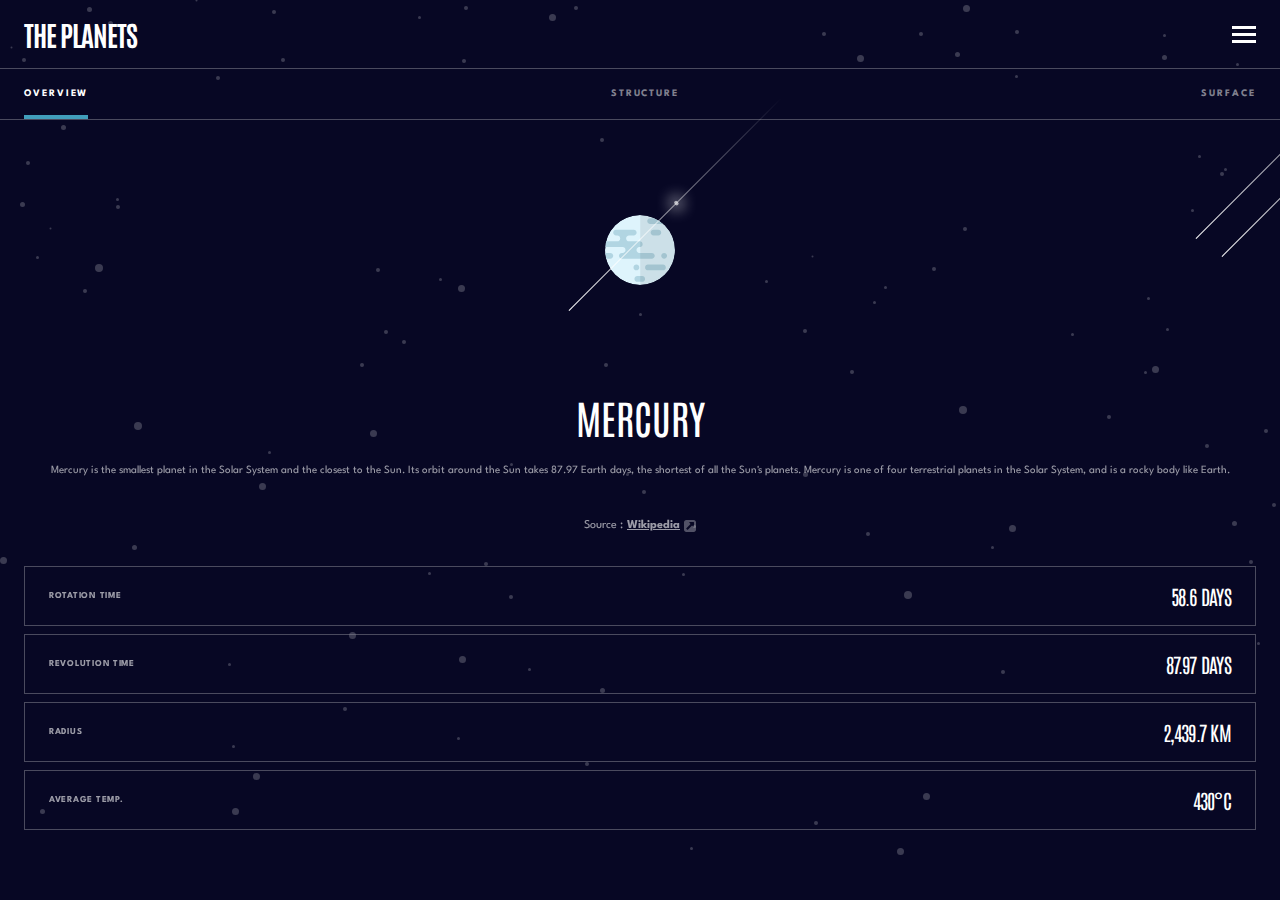
==== commit c27d1292: "Add files via upload" ====
--- a/index.html
+++ b/index.html
@@ -9,8 +9,15 @@
             href="https://fonts.googleapis.com/css2?family=Antonio:wght@500&family=League+Spartan:wght@400;700&display=swap"
             rel="stylesheet"
         />
+        <style>
+          :root{
+            --svgWidthHeigth: 111px;
+          }
+        </style>
         <link rel="stylesheet" href="index.css" />
         <link rel="stylesheet" href="stars.css">
+        <link rel="stylesheet" href="responsive.css">
+        
         <link
             rel="icon"
             type="image/png"
@@ -435,4 +442,9 @@
     <script src="https://cdnjs.cloudflare.com/ajax/libs/gsap/3.11.4/gsap.min.js" integrity="sha512-f8mwTB+Bs8a5c46DEm7HQLcJuHMBaH/UFlcgyetMqqkvTcYg4g5VXsYR71b3qC82lZytjNYvBj2pf0VekA9/FQ==" crossorigin="anonymous" referrerpolicy="no-referrer"></script>
 
     <script src="index.js"></script>
+    <!-- <script>
+      structureBtn.addEventListener("click", () => {
+    tl.fromTo(".planet-menu__pic svg", { width: 70, height: 70}, { width: 256, height: 256, duration: 1.5 });
+});
+    </script> -->
 </html>
--- a/index.css
+++ b/index.css
@@ -297,42 +297,60 @@
 
 .planet-menu__pic svg {
     display: inline-block;
-    width: 111px;
-    height: 111px;
+    width: 70px;
+    height: 70px;
     overflow: hidden;
     border-radius: 50%;
 }
 
+.planet-menu__pic .saturn {
+    border-radius: 0;
+}
+/* 
 .planet-menu__pic .venus {
+    width: 70px;
+    height: 70px;
     width: 154px;
     height: 154px;
 }
 .planet-menu__pic .earth {
+    width: 70px;
+    height: 70px;
     width: 173px;
     height: 173px;
 }
 
 .planet-menu__pic .mars {
+    width: 70px;
+    height: 70px;
     width: 129px;
     height: 129px;
 }
 .planet-menu__pic .jupiter {
+    width: 70px;
+    height: 70px;
     width: 224px;
     height: 224px;
 }
 .planet-menu__pic .saturn {
+    width: 70px;
+    height: 70px;
     width: 256px;
     height: 256px;
     border-radius: 0;
 }
 .planet-menu__pic .uranus {
+    width: 70px;
+    height: 70px;
     width: 176px;
     height: 176px;
 }
 .planet-menu__pic .neptune {
+    width: 70px;
+    height: 70px;
     width: 173px;
     height: 173px;
-}
+} */
 
 /* ! */
 .planet-menu__surface-pic::before {
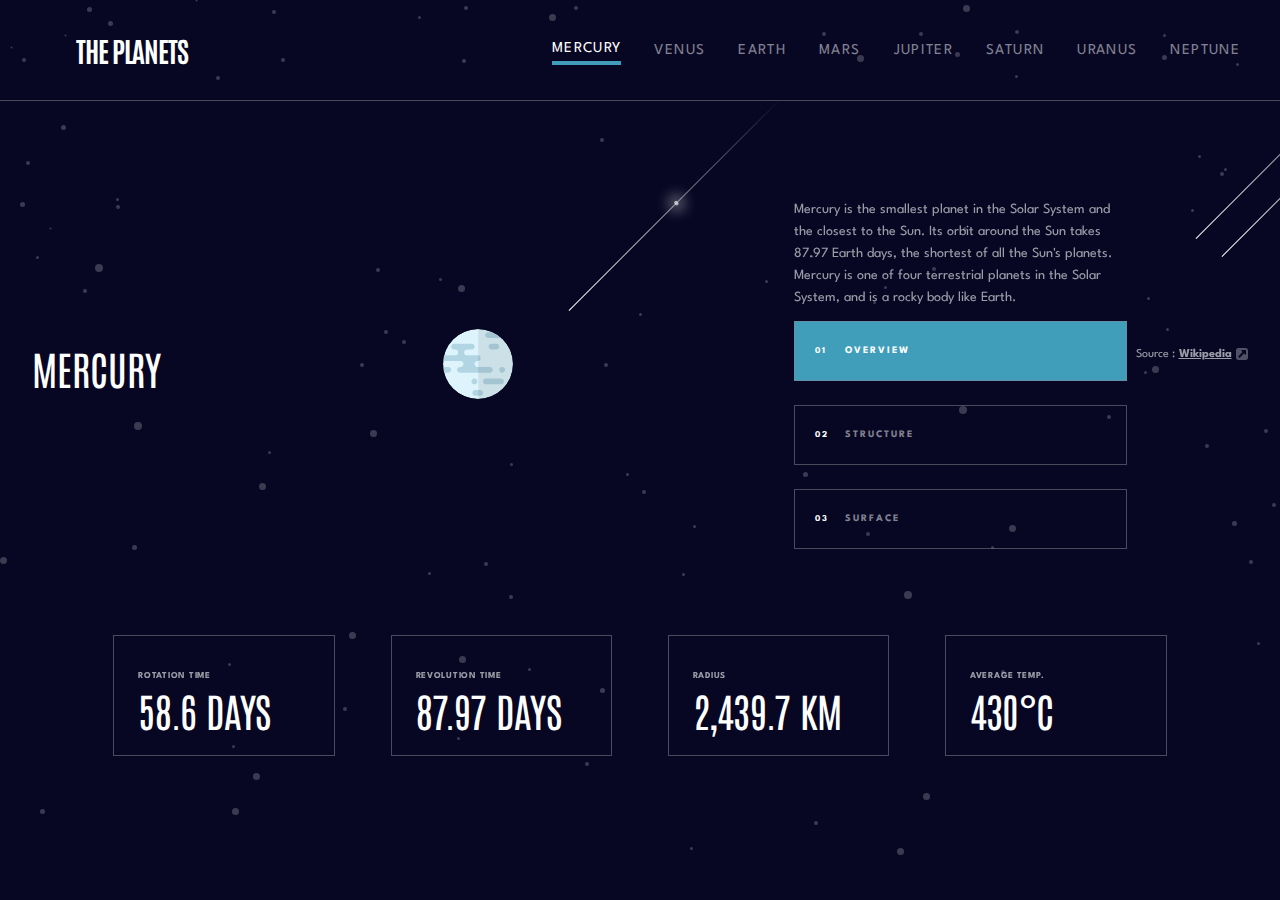
==== commit 79a9a7b3: "Add files via upload" ====
--- a/index.html
+++ b/index.html
@@ -10,14 +10,41 @@
             rel="stylesheet"
         />
         <style>
-          :root{
-            --svgWidthHeigth: 111px;
-          }
+            :root {
+                --svgWidthHeigth: 111px;
+                --planet: var(--mercury);
+            }
+
+            .mercury-link .link__name {
+                color: #fff;
+            }
+
+            .planet-menu__surface-pic::before {
+                content: "";
+                position: absolute;
+                width: 60px;
+                height: 80px;
+                background: url(./assets/geology-mercury.png) no-repeat center;
+                background-size: contain;
+                bottom: 20%;
+                left: 45%;
+            }
+
+            @media screen and (min-width: 670px) {
+                #nav__link-opened {
+                    border-bottom: 4px solid var(--mercury);
+                }
+                /* #planet-menu__overview.active.tablet,
+                #planet-menu__structure.active.tablet,
+                #planet-menu__surface.active.tablet {
+                background-color: #419ebb;
+                } */
+            }
         </style>
         <link rel="stylesheet" href="index.css" />
-        <link rel="stylesheet" href="stars.css">
-        <link rel="stylesheet" href="responsive.css">
-        
+        <link rel="stylesheet" href="stars.css" />
+        <link rel="stylesheet" href="responsive.css" />
+
         <link
             rel="icon"
             type="image/png"
@@ -25,426 +52,662 @@
             href="./assets/favicon-32x32.png"
         />
         <script src="//cdnjs.cloudflare.com/ajax/libs/jquery/2.1.3/jquery.min.js"></script>
-<link rel="stylesheet" type="text/css" href="https://fonts.googleapis.com/css?family=Open+Sans:600,900">
-<link rel="stylesheet" type="text/css" href="https://fonts.googleapis.com/css?family=Lato:300,700,900">
-<link rel="shortcut icon" href="/favicon.ico">
+        <link
+            rel="stylesheet"
+            type="text/css"
+            href="https://fonts.googleapis.com/css?family=Open+Sans:600,900"
+        />
+        <link
+            rel="stylesheet"
+            type="text/css"
+            href="https://fonts.googleapis.com/css?family=Lato:300,700,900"
+        />
+        <link rel="shortcut icon" href="/favicon.ico" />
         <title>Frontend Mentor | Planets fact site</title>
     </head>
     <body>
-            <!--? SVG background -->
-            <svg
-                id="bg"
-                xmlns="http://www.w3.org/2000/svg"
-                width="1532"
-                height="1291"
-            >
-                <g fill="#FFF" fill-rule="evenodd" opacity=".202">
-                    <circle cx="1155.5" cy="369.5" r="3.5" />
-                    <circle cx="1145.5" cy="372.5" r="1.5" />
-                    <circle cx="1167.5" cy="329.5" r="1.5" />
-                    <circle cx="1148.5" cy="298.5" r="1.5" />
-                    <circle cx="1225.5" cy="169.5" r="1.5" />
-                    <circle cx="1222" cy="174" r="2" />
-                    <circle cx="1199.5" cy="156.5" r="1.5" />
-                    <circle cx="1192.5" cy="210.5" r="1.5" />
-                    <circle cx="1344" cy="192" r="2" />
-                    <circle cx="1336" cy="332" r="2" />
-                    <circle cx="1362.5" cy="350.5" r="1.5" />
-                    <circle cx="1164.5" cy="57.5" r="2.5" />
-                    <circle cx="1237.5" cy="64.5" r="1.5" />
-                    <circle cx="1164.5" cy="35.5" r="1.5" />
-                    <circle cx="1016.5" cy="76.5" r="1.5" />
-                    <circle cx="1017" cy="32" r="2" />
-                    <circle cx="966.5" cy="8.5" r="3.5" />
-                    <circle cx="957.5" cy="54.5" r="2.5" />
-                    <circle cx="860.5" cy="58.5" r="3.5" />
-                    <circle cx="921" cy="34" r="2" />
-                    <circle cx="965" cy="229" r="2" />
-                    <circle cx="934" cy="269" r="2" />
-                    <circle cx="885.5" cy="287.5" r="1.5" />
-                    <circle cx="874.5" cy="302.5" r="1.5" />
-                    <circle cx="963" cy="410" r="4" />
-                    <circle cx="852" cy="372" r="2" />
-                    <circle cx="805" cy="331" r="2" />
-                    <circle cx="812.5" cy="256.5" r="1" />
-                    <circle cx="766.5" cy="281.5" r="1.5" />
-                    <circle cx="1510" cy="17" r="2" />
-                    <circle cx="1516.5" cy="20.5" r="2.5" />
-                    <circle cx="1457" cy="200" r="2" />
-                    <circle cx="1431.5" cy="75.5" r="1.5" />
-                    <circle cx="1420.5" cy="89.5" r="1.5" />
-                    <circle cx="1357.5" cy="43.5" r="1" />
-                    <circle cx="1310.5" cy="70.5" r="1.5" />
-                    <circle cx="805.5" cy="474.5" r="2.5" />
-                    <circle cx="1490" cy="409" r="2" />
-                    <circle cx="1508.5" cy="356.5" r="1.5" />
-                    <circle cx="1072.5" cy="334.5" r="1.5" />
-                    <circle cx="1109" cy="417" r="2" />
-                    <circle cx="1207" cy="446" r="2" />
-                    <circle cx="1266" cy="431" r="2" />
-                    <circle cx="1234.5" cy="523.5" r="2.5" />
-                    <circle cx="1274" cy="505" r="2" />
-                    <circle cx="1403.5" cy="481.5" r="1.5" />
-                    <circle cx="1417" cy="525" r="2" />
-                    <circle cx="1251" cy="562" r="2" />
-                    <circle cx="1326" cy="578" r="2" />
-                    <circle cx="1417.5" cy="661.5" r="2.5" />
-                    <circle cx="1396" cy="696" r="2" />
-                    <circle cx="1427.5" cy="677.5" r="1.5" />
-                    <circle cx="1258.5" cy="643.5" r="1.5" />
-                    <circle cx="1343.5" cy="758.5" r="2.5" />
-                    <circle cx="1498" cy="673" r="2" />
-                    <circle cx="1529.5" cy="633.5" r="2.5" />
-                    <circle cx="1440.5" cy="575.5" r="1" />
-                    <circle cx="1306.5" cy="918.5" r="1.5" />
-                    <circle cx="1499" cy="911" r="2" />
-                    <circle cx="1467.5" cy="923.5" r="1.5" />
-                    <circle cx="1497" cy="1029" r="2" />
-                    <circle cx="1432.5" cy="1044.5" r="1.5" />
-                    <circle cx="824" cy="34" r="2" />
-                    <circle cx="602" cy="140" r="2" />
-                    <circle cx="640.5" cy="314.5" r="1.5" />
-                    <circle cx="606" cy="365" r="2" />
-                    <circle cx="466" cy="8" r="2" />
-                    <circle cx="576" cy="8" r="2" />
-                    <circle cx="552.5" cy="17.5" r="3.5" />
-                    <circle cx="464" cy="61" r="2" />
-                    <circle cx="218" cy="78" r="2" />
-                    <circle cx="419.5" cy="17.5" r="1.5" />
-                    <circle cx="461.5" cy="288.5" r="3.5" />
-                    <circle cx="440.5" cy="279.5" r="1.5" />
-                    <circle cx="386" cy="332" r="2" />
-                    <circle cx="404" cy="342" r="2" />
-                    <circle cx="378" cy="270" r="2" />
-                    <circle cx="362" cy="365" r="2" />
-                    <circle cx="373.5" cy="433.5" r="3.5" />
-                    <circle cx="511.5" cy="464.5" r="1.5" />
-                    <circle cx="627.5" cy="474.5" r="1.5" />
-                    <circle cx="644" cy="492" r="2" />
-                    <circle cx="117.5" cy="199.5" r="1.5" />
-                    <circle cx="118" cy="207" r="2" />
-                    <circle cx="89.5" cy="9.5" r="2.5" />
-                    <circle cx="110.5" cy="23.5" r="2.5" />
-                    <circle cx="196.5" cy=".5" r="1" />
-                    <circle cx="274" cy="12" r="2" />
-                    <circle cx="283" cy="60" r="2" />
-                    <circle cx="63.5" cy="127.5" r="2.5" />
-                    <circle cx="24" cy="60" r="2" />
-                    <circle cx="65.5" cy="35.5" r="1" />
-                    <circle cx="28" cy="163" r="2" />
-                    <circle cx="22.5" cy="204.5" r="2.5" />
-                    <circle cx="99" cy="268" r="4" />
-                    <circle cx="50.5" cy="228.5" r="1" />
-                    <circle cx="37.5" cy="257.5" r="1.5" />
-                    <circle cx="85" cy="291" r="2" />
-                    <circle cx="11.5" cy="47.5" r="1" />
-                    <circle cx="138" cy="426" r="4" />
-                    <circle cx="262.5" cy="486.5" r="3.5" />
-                    <circle cx="269.5" cy="452.5" r="1.5" />
-                    <circle cx="134.5" cy="547.5" r="2.5" />
-                    <circle cx="3.5" cy="560.5" r="3.5" />
-                    <circle cx="429.5" cy="573.5" r="1.5" />
-                    <circle cx="486" cy="564" r="2" />
-                    <circle cx="511" cy="597" r="2" />
-                    <circle cx="352.5" cy="635.5" r="3.5" />
-                    <circle cx="345" cy="709" r="2" />
-                    <circle cx="256.5" cy="776.5" r="3.5" />
-                    <circle cx="235.5" cy="811.5" r="3.5" />
-                    <circle cx="229.5" cy="664.5" r="1.5" />
-                    <circle cx="233.5" cy="746.5" r="1.5" />
-                    <circle cx="42.5" cy="811.5" r="2.5" />
-                    <circle cx="77.5" cy="980.5" r="2.5" />
-                    <circle cx="255" cy="938" r="2" />
-                    <circle cx="32.5" cy="938.5" r="3.5" />
-                    <circle cx="23.5" cy="1086.5" r="1.5" />
-                    <circle cx="108.5" cy="1238.5" r="3.5" />
-                    <circle cx="159.5" cy="1159.5" r="2.5" />
-                    <circle cx="90.5" cy="1192.5" r="1" />
-                    <circle cx="300.5" cy="1081.5" r="3.5" />
-                    <circle cx="388.5" cy="1154.5" r="3.5" />
-                    <circle cx="343" cy="1124" r="2" />
-                    <circle cx="467.5" cy="1072.5" r="1.5" />
-                    <circle cx="532.5" cy="1146.5" r="2.5" />
-                    <circle cx="555.5" cy="1153.5" r="2.5" />
-                    <circle cx="546.5" cy="1137.5" r="1" />
-                    <circle cx="318" cy="1199" r="4" />
-                    <circle cx="301.5" cy="1186.5" r="1.5" />
-                    <circle cx="408" cy="1230" r="2" />
-                    <circle cx="491.5" cy="1210.5" r="1" />
-                    <circle cx="565.5" cy="1178.5" r="1.5" />
-                    <circle cx="656.5" cy="1235.5" r="3.5" />
-                    <circle cx="709" cy="1285" r="2" />
-                    <circle cx="324.5" cy="1289.5" r="1.5" />
-                    <circle cx="332.5" cy="1278.5" r="1.5" />
-                    <circle cx="819.5" cy="1028.5" r="2.5" />
-                    <circle cx="875" cy="1157" r="2" />
-                    <circle cx="963.5" cy="1152.5" r="2.5" />
-                    <circle cx="962" cy="1145" r="2" />
-                    <circle cx="1069.5" cy="1181.5" r="11.5" />
-                    <circle cx="1003.5" cy="1152.5" r="2.5" />
-                    <circle cx="940.5" cy="1193.5" r="2.5" />
-                    <circle cx="907" cy="1068" r="2" />
-                    <circle cx="945" cy="925" r="2" />
-                    <circle cx="1204" cy="1186" r="2" />
-                    <circle cx="691.5" cy="848.5" r="1.5" />
-                    <circle cx="831" cy="1013" r="2" />
-                    <circle cx="833.5" cy="1082.5" r="2.5" />
-                    <circle cx="833" cy="1190" r="2" />
-                    <circle cx="1155.5" cy="1022.5" r="3.5" />
-                    <circle cx="908" cy="595" r="4" />
-                    <circle cx="1012.5" cy="528.5" r="3.5" />
-                    <circle cx="992.5" cy="547.5" r="1.5" />
-                    <circle cx="577" cy="960" r="2" />
-                    <circle cx="599.5" cy="939.5" r="1.5" />
-                    <circle cx="446" cy="959" r="2" />
-                    <circle cx="868" cy="534" r="2" />
-                    <circle cx="683.5" cy="574.5" r="1.5" />
-                    <circle cx="694.5" cy="526.5" r="1.5" />
-                    <circle cx="462.5" cy="659.5" r="3.5" />
-                    <circle cx="458.5" cy="738.5" r="1.5" />
-                    <circle cx="587" cy="764" r="2" />
-                    <circle cx="602.5" cy="690.5" r="2.5" />
-                    <circle cx="529.5" cy="669.5" r="1.5" />
-                    <circle cx="900.5" cy="851.5" r="3.5" />
-                    <circle cx="926.5" cy="796.5" r="3.5" />
-                    <circle cx="816" cy="823" r="2" />
-                    <circle cx="1003" cy="672" r="2" />
-                </g>
-            </svg>
-            <div class="menu">
-                <div class="menu__static">
-                  <h2>THE PLANETS</h2>
-                  <!-- ? Burger -->
-                  <div id="burger" class="burger">
-                      <div class="burger__dash"></div>
-                      <div class="burger__dash"></div>
-                      <div class="burger__dash"></div>
-                  </div>
-                </div>
-                <!--? Navigation start  -->
-                <nav id="nav" class="nav">
-                  <ul class="nav__list">
+        <!--? SVG background -->
+        <svg
+            id="bg"
+            xmlns="http://www.w3.org/2000/svg"
+            width="1532"
+            height="1291"
+        >
+            <g fill="#FFF" fill-rule="evenodd" opacity=".202">
+                <circle cx="1155.5" cy="369.5" r="3.5" />
+                <circle cx="1145.5" cy="372.5" r="1.5" />
+                <circle cx="1167.5" cy="329.5" r="1.5" />
+                <circle cx="1148.5" cy="298.5" r="1.5" />
+                <circle cx="1225.5" cy="169.5" r="1.5" />
+                <circle cx="1222" cy="174" r="2" />
+                <circle cx="1199.5" cy="156.5" r="1.5" />
+                <circle cx="1192.5" cy="210.5" r="1.5" />
+                <circle cx="1344" cy="192" r="2" />
+                <circle cx="1336" cy="332" r="2" />
+                <circle cx="1362.5" cy="350.5" r="1.5" />
+                <circle cx="1164.5" cy="57.5" r="2.5" />
+                <circle cx="1237.5" cy="64.5" r="1.5" />
+                <circle cx="1164.5" cy="35.5" r="1.5" />
+                <circle cx="1016.5" cy="76.5" r="1.5" />
+                <circle cx="1017" cy="32" r="2" />
+                <circle cx="966.5" cy="8.5" r="3.5" />
+                <circle cx="957.5" cy="54.5" r="2.5" />
+                <circle cx="860.5" cy="58.5" r="3.5" />
+                <circle cx="921" cy="34" r="2" />
+                <circle cx="965" cy="229" r="2" />
+                <circle cx="934" cy="269" r="2" />
+                <circle cx="885.5" cy="287.5" r="1.5" />
+                <circle cx="874.5" cy="302.5" r="1.5" />
+                <circle cx="963" cy="410" r="4" />
+                <circle cx="852" cy="372" r="2" />
+                <circle cx="805" cy="331" r="2" />
+                <circle cx="812.5" cy="256.5" r="1" />
+                <circle cx="766.5" cy="281.5" r="1.5" />
+                <circle cx="1510" cy="17" r="2" />
+                <circle cx="1516.5" cy="20.5" r="2.5" />
+                <circle cx="1457" cy="200" r="2" />
+                <circle cx="1431.5" cy="75.5" r="1.5" />
+                <circle cx="1420.5" cy="89.5" r="1.5" />
+                <circle cx="1357.5" cy="43.5" r="1" />
+                <circle cx="1310.5" cy="70.5" r="1.5" />
+                <circle cx="805.5" cy="474.5" r="2.5" />
+                <circle cx="1490" cy="409" r="2" />
+                <circle cx="1508.5" cy="356.5" r="1.5" />
+                <circle cx="1072.5" cy="334.5" r="1.5" />
+                <circle cx="1109" cy="417" r="2" />
+                <circle cx="1207" cy="446" r="2" />
+                <circle cx="1266" cy="431" r="2" />
+                <circle cx="1234.5" cy="523.5" r="2.5" />
+                <circle cx="1274" cy="505" r="2" />
+                <circle cx="1403.5" cy="481.5" r="1.5" />
+                <circle cx="1417" cy="525" r="2" />
+                <circle cx="1251" cy="562" r="2" />
+                <circle cx="1326" cy="578" r="2" />
+                <circle cx="1417.5" cy="661.5" r="2.5" />
+                <circle cx="1396" cy="696" r="2" />
+                <circle cx="1427.5" cy="677.5" r="1.5" />
+                <circle cx="1258.5" cy="643.5" r="1.5" />
+                <circle cx="1343.5" cy="758.5" r="2.5" />
+                <circle cx="1498" cy="673" r="2" />
+                <circle cx="1529.5" cy="633.5" r="2.5" />
+                <circle cx="1440.5" cy="575.5" r="1" />
+                <circle cx="1306.5" cy="918.5" r="1.5" />
+                <circle cx="1499" cy="911" r="2" />
+                <circle cx="1467.5" cy="923.5" r="1.5" />
+                <circle cx="1497" cy="1029" r="2" />
+                <circle cx="1432.5" cy="1044.5" r="1.5" />
+                <circle cx="824" cy="34" r="2" />
+                <circle cx="602" cy="140" r="2" />
+                <circle cx="640.5" cy="314.5" r="1.5" />
+                <circle cx="606" cy="365" r="2" />
+                <circle cx="466" cy="8" r="2" />
+                <circle cx="576" cy="8" r="2" />
+                <circle cx="552.5" cy="17.5" r="3.5" />
+                <circle cx="464" cy="61" r="2" />
+                <circle cx="218" cy="78" r="2" />
+                <circle cx="419.5" cy="17.5" r="1.5" />
+                <circle cx="461.5" cy="288.5" r="3.5" />
+                <circle cx="440.5" cy="279.5" r="1.5" />
+                <circle cx="386" cy="332" r="2" />
+                <circle cx="404" cy="342" r="2" />
+                <circle cx="378" cy="270" r="2" />
+                <circle cx="362" cy="365" r="2" />
+                <circle cx="373.5" cy="433.5" r="3.5" />
+                <circle cx="511.5" cy="464.5" r="1.5" />
+                <circle cx="627.5" cy="474.5" r="1.5" />
+                <circle cx="644" cy="492" r="2" />
+                <circle cx="117.5" cy="199.5" r="1.5" />
+                <circle cx="118" cy="207" r="2" />
+                <circle cx="89.5" cy="9.5" r="2.5" />
+                <circle cx="110.5" cy="23.5" r="2.5" />
+                <circle cx="196.5" cy=".5" r="1" />
+                <circle cx="274" cy="12" r="2" />
+                <circle cx="283" cy="60" r="2" />
+                <circle cx="63.5" cy="127.5" r="2.5" />
+                <circle cx="24" cy="60" r="2" />
+                <circle cx="65.5" cy="35.5" r="1" />
+                <circle cx="28" cy="163" r="2" />
+                <circle cx="22.5" cy="204.5" r="2.5" />
+                <circle cx="99" cy="268" r="4" />
+                <circle cx="50.5" cy="228.5" r="1" />
+                <circle cx="37.5" cy="257.5" r="1.5" />
+                <circle cx="85" cy="291" r="2" />
+                <circle cx="11.5" cy="47.5" r="1" />
+                <circle cx="138" cy="426" r="4" />
+                <circle cx="262.5" cy="486.5" r="3.5" />
+                <circle cx="269.5" cy="452.5" r="1.5" />
+                <circle cx="134.5" cy="547.5" r="2.5" />
+                <circle cx="3.5" cy="560.5" r="3.5" />
+                <circle cx="429.5" cy="573.5" r="1.5" />
+                <circle cx="486" cy="564" r="2" />
+                <circle cx="511" cy="597" r="2" />
+                <circle cx="352.5" cy="635.5" r="3.5" />
+                <circle cx="345" cy="709" r="2" />
+                <circle cx="256.5" cy="776.5" r="3.5" />
+                <circle cx="235.5" cy="811.5" r="3.5" />
+                <circle cx="229.5" cy="664.5" r="1.5" />
+                <circle cx="233.5" cy="746.5" r="1.5" />
+                <circle cx="42.5" cy="811.5" r="2.5" />
+                <circle cx="77.5" cy="980.5" r="2.5" />
+                <circle cx="255" cy="938" r="2" />
+                <circle cx="32.5" cy="938.5" r="3.5" />
+                <circle cx="23.5" cy="1086.5" r="1.5" />
+                <circle cx="108.5" cy="1238.5" r="3.5" />
+                <circle cx="159.5" cy="1159.5" r="2.5" />
+                <circle cx="90.5" cy="1192.5" r="1" />
+                <circle cx="300.5" cy="1081.5" r="3.5" />
+                <circle cx="388.5" cy="1154.5" r="3.5" />
+                <circle cx="343" cy="1124" r="2" />
+                <circle cx="467.5" cy="1072.5" r="1.5" />
+                <circle cx="532.5" cy="1146.5" r="2.5" />
+                <circle cx="555.5" cy="1153.5" r="2.5" />
+                <circle cx="546.5" cy="1137.5" r="1" />
+                <circle cx="318" cy="1199" r="4" />
+                <circle cx="301.5" cy="1186.5" r="1.5" />
+                <circle cx="408" cy="1230" r="2" />
+                <circle cx="491.5" cy="1210.5" r="1" />
+                <circle cx="565.5" cy="1178.5" r="1.5" />
+                <circle cx="656.5" cy="1235.5" r="3.5" />
+                <circle cx="709" cy="1285" r="2" />
+                <circle cx="324.5" cy="1289.5" r="1.5" />
+                <circle cx="332.5" cy="1278.5" r="1.5" />
+                <circle cx="819.5" cy="1028.5" r="2.5" />
+                <circle cx="875" cy="1157" r="2" />
+                <circle cx="963.5" cy="1152.5" r="2.5" />
+                <circle cx="962" cy="1145" r="2" />
+                <circle cx="1069.5" cy="1181.5" r="11.5" />
+                <circle cx="1003.5" cy="1152.5" r="2.5" />
+                <circle cx="940.5" cy="1193.5" r="2.5" />
+                <circle cx="907" cy="1068" r="2" />
+                <circle cx="945" cy="925" r="2" />
+                <circle cx="1204" cy="1186" r="2" />
+                <circle cx="691.5" cy="848.5" r="1.5" />
+                <circle cx="831" cy="1013" r="2" />
+                <circle cx="833.5" cy="1082.5" r="2.5" />
+                <circle cx="833" cy="1190" r="2" />
+                <circle cx="1155.5" cy="1022.5" r="3.5" />
+                <circle cx="908" cy="595" r="4" />
+                <circle cx="1012.5" cy="528.5" r="3.5" />
+                <circle cx="992.5" cy="547.5" r="1.5" />
+                <circle cx="577" cy="960" r="2" />
+                <circle cx="599.5" cy="939.5" r="1.5" />
+                <circle cx="446" cy="959" r="2" />
+                <circle cx="868" cy="534" r="2" />
+                <circle cx="683.5" cy="574.5" r="1.5" />
+                <circle cx="694.5" cy="526.5" r="1.5" />
+                <circle cx="462.5" cy="659.5" r="3.5" />
+                <circle cx="458.5" cy="738.5" r="1.5" />
+                <circle cx="587" cy="764" r="2" />
+                <circle cx="602.5" cy="690.5" r="2.5" />
+                <circle cx="529.5" cy="669.5" r="1.5" />
+                <circle cx="900.5" cy="851.5" r="3.5" />
+                <circle cx="926.5" cy="796.5" r="3.5" />
+                <circle cx="816" cy="823" r="2" />
+                <circle cx="1003" cy="672" r="2" />
+            </g>
+        </svg>
+        <div class="menu">
+            <div class="menu__static">
+                <h2>THE PLANETS</h2>
+                <!-- ? Burger -->
+                <div id="burger" class="burger">
+                    <div class="burger__dash"></div>
+                    <div class="burger__dash"></div>
+                    <div class="burger__dash"></div>
+                </div>
+            </div>
+            <!--? Navigation start  -->
+            <nav id="nav" class="nav">
+                <ul class="nav__list">
                     <!--mercury  -->
                     <li class="nav__item">
-                      <a href="index.html" class="nav__link mercury-link">
-                        <div class="link__wrapper">
-                          <div class="link__mercury link__planet"></div>
-                          <div class="link__name">mercury</div>
-                        </div>
-                        <div class="link__arrow"></div>
-                      </a>
+                        <a
+                            href="index.html"
+                            class="nav__link mercury-link"
+                            id="nav__link-opened"
+                        >
+                            <div class="link__wrapper">
+                                <div class="link__mercury link__planet"></div>
+                                <div class="link__name">mercury</div>
+                            </div>
+                            <div class="link__arrow"></div>
+                        </a>
                     </li>
                     <!--venus  -->
                     <li class="nav__item">
-                      <a href="venus.html" class="nav__link venus-link">
-                        <div class="link__wrapper">
-                          <div class="link__venus link__planet"></div>
-                          <div class="link__name">venus</div>
-                        </div>
-                        <div class="link__arrow"></div>
-                      </a>
+                        <a href="venus.html" class="nav__link venus-link">
+                            <div class="link__wrapper">
+                                <div class="link__venus link__planet"></div>
+                                <div class="link__name">venus</div>
+                            </div>
+                            <div class="link__arrow"></div>
+                        </a>
                     </li>
                     <!-- earth -->
                     <li class="nav__item">
-                      <a href="earth.html" class="nav__link earth-link">
-                        <div class="link__wrapper">
-                          <div class="link__earth link__planet"></div>
-                          <div class="link__name">earth</div>
-                        </div>
-                        <div class="link__arrow"></div>
-                      </a>
+                        <a href="earth.html" class="nav__link earth-link">
+                            <div class="link__wrapper">
+                                <div class="link__earth link__planet"></div>
+                                <div class="link__name">earth</div>
+                            </div>
+                            <div class="link__arrow"></div>
+                        </a>
                     </li>
                     <!--mars  -->
                     <li class="nav__item">
-                      <a href="mars.html" class="nav__link mars-link">
-                        <div class="link__wrapper">
-                          <div class="link__mars link__planet"></div>
-                          <div class="link__name">mars</div>
-                        </div>
-                        <div class="link__arrow"></div>
-                      </a>
+                        <a href="mars.html" class="nav__link mars-link">
+                            <div class="link__wrapper">
+                                <div class="link__mars link__planet"></div>
+                                <div class="link__name">mars</div>
+                            </div>
+                            <div class="link__arrow"></div>
+                        </a>
                     </li>
                     <!-- jupiter -->
                     <li class="nav__item">
-                      <a href="jupiter.html" class="nav__link jupiter-link">
-                        <div class="link__wrapper">
-                          <div class="link__jupiter link__planet"></div>
-                          <div class="link__name">jupiter</div>
-                        </div>
-                        <div class="link__arrow"></div>
-                      </a>
+                        <a href="jupiter.html" class="nav__link jupiter-link">
+                            <div class="link__wrapper">
+                                <div class="link__jupiter link__planet"></div>
+                                <div class="link__name">jupiter</div>
+                            </div>
+                            <div class="link__arrow"></div>
+                        </a>
                     </li>
                     <!-- saturn -->
                     <li class="nav__item">
-                      <a href="saturn.html" class="nav__link saturn-link">
-                        <div class="link__wrapper">
-                          <div class="link__saturn link__planet"></div>
-                          <div class="link__name">saturn</div>
-                        </div>
-                        <div class="link__arrow"></div>
-                      </a>
+                        <a href="saturn.html" class="nav__link saturn-link">
+                            <div class="link__wrapper">
+                                <div class="link__saturn link__planet"></div>
+                                <div class="link__name">saturn</div>
+                            </div>
+                            <div class="link__arrow"></div>
+                        </a>
                     </li>
                     <!-- uranus -->
                     <li class="nav__item">
-                      <a href="uranus.html" class="nav__link uranus-link">
-                        <div class="link__wrapper">
-                          <div class="link__uranus link__planet"></div>
-                          <div class="link__name">uranus</div>
-                        </div>
-                        <div class="link__arrow"></div>
-                      </a>
+                        <a href="uranus.html" class="nav__link uranus-link">
+                            <div class="link__wrapper">
+                                <div class="link__uranus link__planet"></div>
+                                <div class="link__name">uranus</div>
+                            </div>
+                            <div class="link__arrow"></div>
+                        </a>
                     </li>
                     <!-- neptune -->
                     <li class="nav__item">
-                      <a href="neptune.html" class="nav__link neptune-link">
-                        <div class="link__wrapper">
-                          <div class="link__neptune link__planet"></div>
-                          <div class="link__name">neptune</div>
-                        </div>
-                        <div class="link__arrow"></div>
-                      </a>
+                        <a href="neptune.html" class="nav__link neptune-link">
+                            <div class="link__wrapper">
+                                <div class="link__neptune link__planet"></div>
+                                <div class="link__name">neptune</div>
+                            </div>
+                            <div class="link__arrow"></div>
+                        </a>
                     </li>
-                  </ul>
-                </nav>
-                <!--? Navigation end  -->
-            </div>
-
-            <!-- ?Planet menu start -->
-            <div class="planet-menu">
-              <ul class="planet-menu__list">
+                </ul>
+            </nav>
+            <!--? Navigation end  -->
+        </div>
+
+        <!-- ?Planet menu start -->
+        <div class="planet-menu">
+            <ul class="planet-menu__list">
                 <li class="planet-menu__item planet-menu__overview active">
-                  OVERVIEW
-                  <div class="planet-menu__item-dash active"></div>
+                    OVERVIEW
+                    <div class="planet-menu__item-dash active"></div>
                 </li>
                 <li class="planet-menu__item planet-menu__structure">
-                  Structure
-                  <div class="planet-menu__item-dash"></div>
+                    Structure
+                    <div class="planet-menu__item-dash"></div>
                 </li>
                 <li class="planet-menu__item planet-menu__surface">
-                  Surface
-                  <div class="planet-menu__item-dash"></div>
+                    Surface
+                    <div class="planet-menu__item-dash"></div>
                 </li>
-              </ul>
-              <!-- ?Planet menu end -->
-            
+            </ul>
+        </div>
+        <!-- ?Planet menu end -->
+
         <div class="container">
-
-          <!--? Overview Content Start -->
+            <!--? Overview Content Start -->
             <div class="overview-content">
-              <div class="planet-menu__pic">
-                <svg class="mercury" xmlns="http://www.w3.org/2000/svg" xmlns:xlink="http://www.w3.org/1999/xlink" viewBox="0 0 290 290" width="290" height="290"><defs><circle id="a" cx="145" cy="145" r="145"/><circle id="c" cx="145" cy="145" r="145"/></defs><g fill="none" fill-rule="evenodd"><circle cx="145" cy="145" r="145" fill="#DEF4FC" fill-rule="nonzero"/><mask id="b" fill="#fff"><use xlink:href="#a"/></mask><path fill="#B1D5E2" fill-rule="nonzero" d="M154 253c6.627 0 12 5.373 12 12s-5.373 12-12 12h-20c-6.627 0-12-5.373-12-12s5.373-12 12-12h20zm86-48c6.627 0 12 5.373 12 12s-5.373 12-12 12h-62c-6.627 0-12-5.373-12-12s5.373-12 12-12h62zm-110 0c6.627 0 12 5.373 12 12s-5.373 12-12 12-12-5.373-12-12 5.373-12 12-12zm-45-60c0-6.627-5.373-12-12-12H2c-6.627 0-12-5.373-12-12s5.373-12 12-12h49c6.627 0 12-5.373 12-12s-5.373-12-12-12h-5c-6.627 0-12-5.373-12-12s5.373-12 12-12h73c6.627 0 12 5.373 12 12s-5.373 12-12 12H99v.01c-6.395.262-11.5 5.53-11.5 11.99s5.105 11.728 11.5 11.99v.01h45c6.627 0 12 5.373 12 12s-5.373 12-12 12h-2l-.001.01c-6.395.263-11.499 5.53-11.499 11.99s5.104 11.727 11.499 11.99l.001.01h52c6.627 0 12 5.373 12 12s-5.373 12-12 12H70c-6.627 0-12-5.373-12-12s5.373-12 12-12h3c6.627 0 12-5.373 12-12zm160 12c6.627 0 12 5.373 12 12s-5.373 12-12 12-12-5.373-12-12 5.373-12 12-12zm-223 0c6.627 0 12 5.373 12 12s-5.373 12-12 12H2c-6.627 0-12-5.373-12-12s5.373-12 12-12h20zm199-96c6.627 0 12 5.373 12 12s-5.373 12-12 12h-20c-6.627 0-12-5.373-12-12s5.373-12 12-12h20zm24-48c6.627 0 12 5.373 12 12s-5.373 12-12 12h-58c-6.627 0-12-5.373-12-12s5.373-12 12-12h58z" mask="url(#b)"/><mask id="d" fill="#fff"><use xlink:href="#c"/></mask><path fill="#000" fill-rule="nonzero" mask="url(#d)" opacity=".078" d="M146 0h145v290H146z"/></g></svg>
-              </div>
-              <h1>Mercury</h1>
-              <p class="content__text">
-                Mercury is the smallest planet in the Solar System and the closest
-                to the Sun. Its orbit around the Sun takes 87.97 Earth days, the
-                shortest of all the Sun's planets. Mercury is one of four terrestrial
-                planets in the Solar System, and is a rocky body like Earth.
-              </p>
-              <div class="source">
-                <span class="source__text">Source : </span>
-                <a href="https://en.wikipedia.org/wiki/Mercury_(planet)" class="source__link"> Wikipedia </a>
-                <svg class="source__svg" xmlns="http://www.w3.org/2000/svg" width="12" height="12"><path fill="#FFF" d="M11.34.66C10.9.22 10.37 0 9.75 0h-7.5C1.63 0 1.1.22.66.66.22 1.1 0 1.63 0 2.25v7.5c0 .62.22 1.15.66 1.59.44.44.97.66 1.59.66h7.5c.62 0 1.15-.22 1.59-.66.44-.44.66-.97.66-1.59v-7.5c0-.62-.22-1.15-.66-1.59zM10 6.25a.467.467 0 01-.305.46.544.544 0 01-.195.04.465.465 0 01-.352-.149L8.023 5.476 3.852 9.648a.481.481 0 01-.352.149.48.48 0 01-.352-.149l-.796-.797a.48.48 0 01-.149-.351.48.48 0 01.149-.352l4.172-4.172-1.125-1.125c-.162-.15-.198-.333-.11-.546A.467.467 0 015.75 2H9.5c.135 0 .253.05.352.148A.48.48 0 0110 2.5v3.75z" opacity=".5"/></svg>
-              </div>
+                <div class="planet-menu__pic">
+                    <svg
+                        class="mercury"
+                        xmlns="http://www.w3.org/2000/svg"
+                        xmlns:xlink="http://www.w3.org/1999/xlink"
+                        viewBox="0 0 290 290"
+                        width="290"
+                        height="290"
+                    >
+                        <defs>
+                            <circle id="a" cx="145" cy="145" r="145" />
+                            <circle id="c" cx="145" cy="145" r="145" />
+                        </defs>
+                        <g fill="none" fill-rule="evenodd">
+                            <circle
+                                cx="145"
+                                cy="145"
+                                r="145"
+                                fill="#DEF4FC"
+                                fill-rule="nonzero"
+                            />
+                            <mask id="b" fill="#fff">
+                                <use xlink:href="#a" />
+                            </mask>
+                            <path
+                                fill="#B1D5E2"
+                                fill-rule="nonzero"
+                                d="M154 253c6.627 0 12 5.373 12 12s-5.373 12-12 12h-20c-6.627 0-12-5.373-12-12s5.373-12 12-12h20zm86-48c6.627 0 12 5.373 12 12s-5.373 12-12 12h-62c-6.627 0-12-5.373-12-12s5.373-12 12-12h62zm-110 0c6.627 0 12 5.373 12 12s-5.373 12-12 12-12-5.373-12-12 5.373-12 12-12zm-45-60c0-6.627-5.373-12-12-12H2c-6.627 0-12-5.373-12-12s5.373-12 12-12h49c6.627 0 12-5.373 12-12s-5.373-12-12-12h-5c-6.627 0-12-5.373-12-12s5.373-12 12-12h73c6.627 0 12 5.373 12 12s-5.373 12-12 12H99v.01c-6.395.262-11.5 5.53-11.5 11.99s5.105 11.728 11.5 11.99v.01h45c6.627 0 12 5.373 12 12s-5.373 12-12 12h-2l-.001.01c-6.395.263-11.499 5.53-11.499 11.99s5.104 11.727 11.499 11.99l.001.01h52c6.627 0 12 5.373 12 12s-5.373 12-12 12H70c-6.627 0-12-5.373-12-12s5.373-12 12-12h3c6.627 0 12-5.373 12-12zm160 12c6.627 0 12 5.373 12 12s-5.373 12-12 12-12-5.373-12-12 5.373-12 12-12zm-223 0c6.627 0 12 5.373 12 12s-5.373 12-12 12H2c-6.627 0-12-5.373-12-12s5.373-12 12-12h20zm199-96c6.627 0 12 5.373 12 12s-5.373 12-12 12h-20c-6.627 0-12-5.373-12-12s5.373-12 12-12h20zm24-48c6.627 0 12 5.373 12 12s-5.373 12-12 12h-58c-6.627 0-12-5.373-12-12s5.373-12 12-12h58z"
+                                mask="url(#b)"
+                            />
+                            <mask id="d" fill="#fff">
+                                <use xlink:href="#c" />
+                            </mask>
+                            <path
+                                fill="#000"
+                                fill-rule="nonzero"
+                                mask="url(#d)"
+                                opacity=".078"
+                                d="M146 0h145v290H146z"
+                            />
+                        </g>
+                    </svg>
+                </div>
+                <h1 id="heading">Mercury</h1>
+                <!-- text buttons wrapper -->
+                <div id="text-buttons-wrapper" class="text-buttons-wrapper">
+                    <div class="text-wrapper" id="text-wrapper">
+                        <p class="content__text">
+                            Mercury is the smallest planet in the Solar System
+                            and the closest to the Sun. Its orbit around the Sun
+                            takes 87.97 Earth days, the shortest of all the
+                            Sun's planets. Mercury is one of four terrestrial
+                            planets in the Solar System, and is a rocky body
+                            like Earth.
+                        </p>
+                        <!--  -->
+                    </div>
+                    <!-- !Tablet buttons -->
+                    <div class="planet-menu__tablet" id="planet-menu__tablet">
+                        <ul class="planet-menu__list">
+                            <li
+                                class="planet-menu__item planet-menu__overview active tablet"
+                                id="planet-menu__overview"
+                            >
+                                OVERVIEW
+                                <div
+                                    class="planet-menu__item-dash active"
+                                ></div>
+                            </li>
+                            <li
+                                class="planet-menu__item planet-menu__structure"
+                                id="planet-menu__structure"
+                            >
+                                Structure
+                                <div class="planet-menu__item-dash"></div>
+                            </li>
+                            <li
+                                class="planet-menu__item planet-menu__surface"
+                                id="planet-menu__surface"
+                            >
+                                Surface
+                                <div class="planet-menu__item-dash"></div>
+                            </li>
+                        </ul>
+                    </div>
+                </div>
+                <div id="source" class="source">
+                    <span class="source__text">Source : </span>
+                    <a
+                        href="https://en.wikipedia.org/wiki/Mercury_(planet)"
+                        class="source__link"
+                    >
+                        Wikipedia
+                    </a>
+                    <svg
+                        class="source__svg"
+                        xmlns="http://www.w3.org/2000/svg"
+                        width="12"
+                        height="12"
+                    >
+                        <path
+                            fill="#FFF"
+                            d="M11.34.66C10.9.22 10.37 0 9.75 0h-7.5C1.63 0 1.1.22.66.66.22 1.1 0 1.63 0 2.25v7.5c0 .62.22 1.15.66 1.59.44.44.97.66 1.59.66h7.5c.62 0 1.15-.22 1.59-.66.44-.44.66-.97.66-1.59v-7.5c0-.62-.22-1.15-.66-1.59zM10 6.25a.467.467 0 01-.305.46.544.544 0 01-.195.04.465.465 0 01-.352-.149L8.023 5.476 3.852 9.648a.481.481 0 01-.352.149.48.48 0 01-.352-.149l-.796-.797a.48.48 0 01-.149-.351.48.48 0 01.149-.352l4.172-4.172-1.125-1.125c-.162-.15-.198-.333-.11-.546A.467.467 0 015.75 2H9.5c.135 0 .253.05.352.148A.48.48 0 0110 2.5v3.75z"
+                            opacity=".5"
+                        />
+                    </svg>
+                </div>
             </div>
-          <!--? Overview Content End -->
-
-          <!--? Internal Structure Content Start -->
-          <div class="structure-content">
-              <div class="planet-menu__pic">
-                <svg class="mercury" xmlns="http://www.w3.org/2000/svg" xmlns:xlink="http://www.w3.org/1999/xlink" viewBox="0 0 290 290" width="290" height="290"><defs><circle id="a" cx="145" cy="145" r="145"/><circle id="c" cx="145" cy="145" r="145"/><path id="e" d="M0 0c76.768 0 139 62.232 139 139S76.768 278 0 278z"/></defs><g fill="none" fill-rule="evenodd"><circle cx="145" cy="145" r="145" fill="#DEF4FC" fill-rule="nonzero"/><mask id="b" fill="#fff"><use xlink:href="#a"/></mask><path fill="#B1D5E2" fill-rule="nonzero" d="M154 253c6.627 0 12 5.373 12 12s-5.373 12-12 12h-20c-6.627 0-12-5.373-12-12s5.373-12 12-12h20zm86-48c6.627 0 12 5.373 12 12s-5.373 12-12 12h-62c-6.627 0-12-5.373-12-12s5.373-12 12-12h62zm-110 0c6.627 0 12 5.373 12 12s-5.373 12-12 12-12-5.373-12-12 5.373-12 12-12zm-45-60c0-6.627-5.373-12-12-12H2c-6.627 0-12-5.373-12-12s5.373-12 12-12h49c6.627 0 12-5.373 12-12s-5.373-12-12-12h-5c-6.627 0-12-5.373-12-12s5.373-12 12-12h73c6.627 0 12 5.373 12 12s-5.373 12-12 12H99v.01c-6.395.262-11.5 5.53-11.5 11.99s5.105 11.728 11.5 11.99v.01h45c6.627 0 12 5.373 12 12s-5.373 12-12 12h-2l-.001.01c-6.395.263-11.499 5.53-11.499 11.99s5.104 11.727 11.499 11.99l.001.01h52c6.627 0 12 5.373 12 12s-5.373 12-12 12H70c-6.627 0-12-5.373-12-12s5.373-12 12-12h3c6.627 0 12-5.373 12-12zm160 12c6.627 0 12 5.373 12 12s-5.373 12-12 12-12-5.373-12-12 5.373-12 12-12zm-223 0c6.627 0 12 5.373 12 12s-5.373 12-12 12H2c-6.627 0-12-5.373-12-12s5.373-12 12-12h20zm199-96c6.627 0 12 5.373 12 12s-5.373 12-12 12h-20c-6.627 0-12-5.373-12-12s5.373-12 12-12h20zm24-48c6.627 0 12 5.373 12 12s-5.373 12-12 12h-58c-6.627 0-12-5.373-12-12s5.373-12 12-12h58z" mask="url(#b)"/><mask id="d" fill="#fff"><use xlink:href="#c"/></mask><path fill="#000" fill-rule="nonzero" mask="url(#d)" opacity=".078" d="M146 0h145v290H146z"/><g transform="translate(146 6)"><mask id="f" fill="#fff"><use xlink:href="#e"/></mask><use fill="#7A939C" xlink:href="#e"/><circle cx="1" cy="140" r="131" fill="#9AB2BB" mask="url(#f)"/><circle cx="1" cy="139" r="95" fill="#E8903F" mask="url(#f)"/><circle cx=".5" cy="139.5" r="41.5" fill="#FFEA87" mask="url(#f)"/></g></g></svg>
-              </div>
-              <h1>Mercury</h1>
-              <p class="content__text">
-                Mercury appears to have a solid silicate crust and mantle overlying a 
-            solid, iron sulfide outer core layer, a deeper liquid core layer, and 
-            a solid inner core. The planet's density is the second highest in the 
-            Solar System at 5.427 g/cm3 , only slightly less than Earth's density.
-              </p>
-              <div class="source">
-                <span class="source__text">Source : </span>
-                <a href="https://en.wikipedia.org/wiki/Mercury_(planet)#Internal_structure" class="source__link"> Wikipedia </a>
-                <svg class="source__svg" xmlns="http://www.w3.org/2000/svg" width="12" height="12"><path fill="#FFF" d="M11.34.66C10.9.22 10.37 0 9.75 0h-7.5C1.63 0 1.1.22.66.66.22 1.1 0 1.63 0 2.25v7.5c0 .62.22 1.15.66 1.59.44.44.97.66 1.59.66h7.5c.62 0 1.15-.22 1.59-.66.44-.44.66-.97.66-1.59v-7.5c0-.62-.22-1.15-.66-1.59zM10 6.25a.467.467 0 01-.305.46.544.544 0 01-.195.04.465.465 0 01-.352-.149L8.023 5.476 3.852 9.648a.481.481 0 01-.352.149.48.48 0 01-.352-.149l-.796-.797a.48.48 0 01-.149-.351.48.48 0 01.149-.352l4.172-4.172-1.125-1.125c-.162-.15-.198-.333-.11-.546A.467.467 0 015.75 2H9.5c.135 0 .253.05.352.148A.48.48 0 0110 2.5v3.75z" opacity=".5"/></svg>
-              </div>
-          </div>
-          <!--? Internal Structure Content End -->
-
-          <!--? Surface Geology Content Start -->
-          <div class="surface-content">
-              <div class="planet-menu__pic planet-menu__surface-pic">
-                <svg class="mercury" xmlns="http://www.w3.org/2000/svg" xmlns:xlink="http://www.w3.org/1999/xlink" viewBox="0 0 290 290" width="290" height="290"><defs><circle id="a" cx="145" cy="145" r="145"/><circle id="c" cx="145" cy="145" r="145"/></defs><g fill="none" fill-rule="evenodd"><circle cx="145" cy="145" r="145" fill="#DEF4FC" fill-rule="nonzero"/><mask id="b" fill="#fff"><use xlink:href="#a"/></mask><path fill="#B1D5E2" fill-rule="nonzero" d="M154 253c6.627 0 12 5.373 12 12s-5.373 12-12 12h-20c-6.627 0-12-5.373-12-12s5.373-12 12-12h20zm86-48c6.627 0 12 5.373 12 12s-5.373 12-12 12h-62c-6.627 0-12-5.373-12-12s5.373-12 12-12h62zm-110 0c6.627 0 12 5.373 12 12s-5.373 12-12 12-12-5.373-12-12 5.373-12 12-12zm-45-60c0-6.627-5.373-12-12-12H2c-6.627 0-12-5.373-12-12s5.373-12 12-12h49c6.627 0 12-5.373 12-12s-5.373-12-12-12h-5c-6.627 0-12-5.373-12-12s5.373-12 12-12h73c6.627 0 12 5.373 12 12s-5.373 12-12 12H99v.01c-6.395.262-11.5 5.53-11.5 11.99s5.105 11.728 11.5 11.99v.01h45c6.627 0 12 5.373 12 12s-5.373 12-12 12h-2l-.001.01c-6.395.263-11.499 5.53-11.499 11.99s5.104 11.727 11.499 11.99l.001.01h52c6.627 0 12 5.373 12 12s-5.373 12-12 12H70c-6.627 0-12-5.373-12-12s5.373-12 12-12h3c6.627 0 12-5.373 12-12zm160 12c6.627 0 12 5.373 12 12s-5.373 12-12 12-12-5.373-12-12 5.373-12 12-12zm-223 0c6.627 0 12 5.373 12 12s-5.373 12-12 12H2c-6.627 0-12-5.373-12-12s5.373-12 12-12h20zm199-96c6.627 0 12 5.373 12 12s-5.373 12-12 12h-20c-6.627 0-12-5.373-12-12s5.373-12 12-12h20zm24-48c6.627 0 12 5.373 12 12s-5.373 12-12 12h-58c-6.627 0-12-5.373-12-12s5.373-12 12-12h58z" mask="url(#b)"/><mask id="d" fill="#fff"><use xlink:href="#c"/></mask><path fill="#000" fill-rule="nonzero" mask="url(#d)" opacity=".078" d="M146 0h145v290H146z"/></g></svg>
-              </div>
-              <h1>Mercury</h1>
-              <p class="content__text">
-                Mercury's surface is similar in appearance to that of the Moon, showing 
-                extensive mare-like plains and heavy cratering, indicating that it has 
-                been geologically inactive for billions of years. It is more heterogeneous 
-                than either Mars's or the Moon’s.
-              </p>
-              <div class="source">
-                <span class="source__text">Source : </span>
-                <a href="https://en.wikipedia.org/wiki/Mercury_(planet)#Surface_geology" class="source__link"> Wikipedia </a>
-                <svg class="source__svg" xmlns="http://www.w3.org/2000/svg" width="12" height="12"><path fill="#FFF" d="M11.34.66C10.9.22 10.37 0 9.75 0h-7.5C1.63 0 1.1.22.66.66.22 1.1 0 1.63 0 2.25v7.5c0 .62.22 1.15.66 1.59.44.44.97.66 1.59.66h7.5c.62 0 1.15-.22 1.59-.66.44-.44.66-.97.66-1.59v-7.5c0-.62-.22-1.15-.66-1.59zM10 6.25a.467.467 0 01-.305.46.544.544 0 01-.195.04.465.465 0 01-.352-.149L8.023 5.476 3.852 9.648a.481.481 0 01-.352.149.48.48 0 01-.352-.149l-.796-.797a.48.48 0 01-.149-.351.48.48 0 01.149-.352l4.172-4.172-1.125-1.125c-.162-.15-.198-.333-.11-.546A.467.467 0 015.75 2H9.5c.135 0 .253.05.352.148A.48.48 0 0110 2.5v3.75z" opacity=".5"/></svg>
-              </div>
-          </div>
+            <!--? Overview Content End -->
+
+            <!--? Internal Structure Content Start -->
+            <div class="structure-content">
+                <div class="planet-menu__pic">
+                    <svg
+                        class="mercury"
+                        xmlns="http://www.w3.org/2000/svg"
+                        xmlns:xlink="http://www.w3.org/1999/xlink"
+                        viewBox="0 0 290 290"
+                        width="290"
+                        height="290"
+                    >
+                        <defs>
+                            <circle id="a" cx="145" cy="145" r="145" />
+                            <circle id="c" cx="145" cy="145" r="145" />
+                            <path
+                                id="e"
+                                d="M0 0c76.768 0 139 62.232 139 139S76.768 278 0 278z"
+                            />
+                        </defs>
+                        <g fill="none" fill-rule="evenodd">
+                            <circle
+                                cx="145"
+                                cy="145"
+                                r="145"
+                                fill="#DEF4FC"
+                                fill-rule="nonzero"
+                            />
+                            <mask id="b" fill="#fff">
+                                <use xlink:href="#a" />
+                            </mask>
+                            <path
+                                fill="#B1D5E2"
+                                fill-rule="nonzero"
+                                d="M154 253c6.627 0 12 5.373 12 12s-5.373 12-12 12h-20c-6.627 0-12-5.373-12-12s5.373-12 12-12h20zm86-48c6.627 0 12 5.373 12 12s-5.373 12-12 12h-62c-6.627 0-12-5.373-12-12s5.373-12 12-12h62zm-110 0c6.627 0 12 5.373 12 12s-5.373 12-12 12-12-5.373-12-12 5.373-12 12-12zm-45-60c0-6.627-5.373-12-12-12H2c-6.627 0-12-5.373-12-12s5.373-12 12-12h49c6.627 0 12-5.373 12-12s-5.373-12-12-12h-5c-6.627 0-12-5.373-12-12s5.373-12 12-12h73c6.627 0 12 5.373 12 12s-5.373 12-12 12H99v.01c-6.395.262-11.5 5.53-11.5 11.99s5.105 11.728 11.5 11.99v.01h45c6.627 0 12 5.373 12 12s-5.373 12-12 12h-2l-.001.01c-6.395.263-11.499 5.53-11.499 11.99s5.104 11.727 11.499 11.99l.001.01h52c6.627 0 12 5.373 12 12s-5.373 12-12 12H70c-6.627 0-12-5.373-12-12s5.373-12 12-12h3c6.627 0 12-5.373 12-12zm160 12c6.627 0 12 5.373 12 12s-5.373 12-12 12-12-5.373-12-12 5.373-12 12-12zm-223 0c6.627 0 12 5.373 12 12s-5.373 12-12 12H2c-6.627 0-12-5.373-12-12s5.373-12 12-12h20zm199-96c6.627 0 12 5.373 12 12s-5.373 12-12 12h-20c-6.627 0-12-5.373-12-12s5.373-12 12-12h20zm24-48c6.627 0 12 5.373 12 12s-5.373 12-12 12h-58c-6.627 0-12-5.373-12-12s5.373-12 12-12h58z"
+                                mask="url(#b)"
+                            />
+                            <mask id="d" fill="#fff">
+                                <use xlink:href="#c" />
+                            </mask>
+                            <path
+                                fill="#000"
+                                fill-rule="nonzero"
+                                mask="url(#d)"
+                                opacity=".078"
+                                d="M146 0h145v290H146z"
+                            />
+                            <g transform="translate(146 6)">
+                                <mask id="f" fill="#fff">
+                                    <use xlink:href="#e" />
+                                </mask>
+                                <use fill="#7A939C" xlink:href="#e" />
+                                <circle
+                                    cx="1"
+                                    cy="140"
+                                    r="131"
+                                    fill="#9AB2BB"
+                                    mask="url(#f)"
+                                />
+                                <circle
+                                    cx="1"
+                                    cy="139"
+                                    r="95"
+                                    fill="#E8903F"
+                                    mask="url(#f)"
+                                />
+                                <circle
+                                    cx=".5"
+                                    cy="139.5"
+                                    r="41.5"
+                                    fill="#FFEA87"
+                                    mask="url(#f)"
+                                />
+                            </g>
+                        </g>
+                    </svg>
+                </div>
+                <div class="text-wrapper">
+                    <h1>Mercury</h1>
+                    <p class="content__text" id="content__text">
+                        Mercury appears to have a solid silicate crust and
+                        mantle overlying a solid, iron sulfide outer core layer,
+                        a deeper liquid core layer, and a solid inner core. The
+                        planet's density is the second highest in the Solar
+                        System at 5.427 g/cm3 , only slightly less than Earth's
+                        density.
+                    </p>
+                    <div class="source">
+                        <span class="source__text">Source : </span>
+                        <a
+                            href="https://en.wikipedia.org/wiki/Mercury_(planet)#Internal_structure"
+                            class="source__link"
+                        >
+                            Wikipedia
+                        </a>
+                        <svg
+                            class="source__svg"
+                            xmlns="http://www.w3.org/2000/svg"
+                            width="12"
+                            height="12"
+                        >
+                            <path
+                                fill="#FFF"
+                                d="M11.34.66C10.9.22 10.37 0 9.75 0h-7.5C1.63 0 1.1.22.66.66.22 1.1 0 1.63 0 2.25v7.5c0 .62.22 1.15.66 1.59.44.44.97.66 1.59.66h7.5c.62 0 1.15-.22 1.59-.66.44-.44.66-.97.66-1.59v-7.5c0-.62-.22-1.15-.66-1.59zM10 6.25a.467.467 0 01-.305.46.544.544 0 01-.195.04.465.465 0 01-.352-.149L8.023 5.476 3.852 9.648a.481.481 0 01-.352.149.48.48 0 01-.352-.149l-.796-.797a.48.48 0 01-.149-.351.48.48 0 01.149-.352l4.172-4.172-1.125-1.125c-.162-.15-.198-.333-.11-.546A.467.467 0 015.75 2H9.5c.135 0 .253.05.352.148A.48.48 0 0110 2.5v3.75z"
+                                opacity=".5"
+                            />
+                        </svg>
+                    </div>
+                </div>
+            </div>
+            <!--? Internal Structure Content End -->
+
+            <!--? Surface Geology Content Start -->
+            <div class="surface-content">
+                <div class="planet-menu__pic planet-menu__surface-pic">
+                    <svg
+                        class="mercury"
+                        xmlns="http://www.w3.org/2000/svg"
+                        xmlns:xlink="http://www.w3.org/1999/xlink"
+                        viewBox="0 0 290 290"
+                        width="290"
+                        height="290"
+                    >
+                        <defs>
+                            <circle id="a" cx="145" cy="145" r="145" />
+                            <circle id="c" cx="145" cy="145" r="145" />
+                        </defs>
+                        <g fill="none" fill-rule="evenodd">
+                            <circle
+                                cx="145"
+                                cy="145"
+                                r="145"
+                                fill="#DEF4FC"
+                                fill-rule="nonzero"
+                            />
+                            <mask id="b" fill="#fff">
+                                <use xlink:href="#a" />
+                            </mask>
+                            <path
+                                fill="#B1D5E2"
+                                fill-rule="nonzero"
+                                d="M154 253c6.627 0 12 5.373 12 12s-5.373 12-12 12h-20c-6.627 0-12-5.373-12-12s5.373-12 12-12h20zm86-48c6.627 0 12 5.373 12 12s-5.373 12-12 12h-62c-6.627 0-12-5.373-12-12s5.373-12 12-12h62zm-110 0c6.627 0 12 5.373 12 12s-5.373 12-12 12-12-5.373-12-12 5.373-12 12-12zm-45-60c0-6.627-5.373-12-12-12H2c-6.627 0-12-5.373-12-12s5.373-12 12-12h49c6.627 0 12-5.373 12-12s-5.373-12-12-12h-5c-6.627 0-12-5.373-12-12s5.373-12 12-12h73c6.627 0 12 5.373 12 12s-5.373 12-12 12H99v.01c-6.395.262-11.5 5.53-11.5 11.99s5.105 11.728 11.5 11.99v.01h45c6.627 0 12 5.373 12 12s-5.373 12-12 12h-2l-.001.01c-6.395.263-11.499 5.53-11.499 11.99s5.104 11.727 11.499 11.99l.001.01h52c6.627 0 12 5.373 12 12s-5.373 12-12 12H70c-6.627 0-12-5.373-12-12s5.373-12 12-12h3c6.627 0 12-5.373 12-12zm160 12c6.627 0 12 5.373 12 12s-5.373 12-12 12-12-5.373-12-12 5.373-12 12-12zm-223 0c6.627 0 12 5.373 12 12s-5.373 12-12 12H2c-6.627 0-12-5.373-12-12s5.373-12 12-12h20zm199-96c6.627 0 12 5.373 12 12s-5.373 12-12 12h-20c-6.627 0-12-5.373-12-12s5.373-12 12-12h20zm24-48c6.627 0 12 5.373 12 12s-5.373 12-12 12h-58c-6.627 0-12-5.373-12-12s5.373-12 12-12h58z"
+                                mask="url(#b)"
+                            />
+                            <mask id="d" fill="#fff">
+                                <use xlink:href="#c" />
+                            </mask>
+                            <path
+                                fill="#000"
+                                fill-rule="nonzero"
+                                mask="url(#d)"
+                                opacity=".078"
+                                d="M146 0h145v290H146z"
+                            />
+                        </g>
+                    </svg>
+                </div>
+                <h1>Mercury</h1>
+                <p class="content__text">
+                    Mercury's surface is similar in appearance to that of the
+                    Moon, showing extensive mare-like plains and heavy
+                    cratering, indicating that it has been geologically inactive
+                    for billions of years. It is more heterogeneous than either
+                    Mars's or the Moon’s.
+                </p>
+                <div class="source">
+                    <span class="source__text">Source : </span>
+                    <a
+                        href="https://en.wikipedia.org/wiki/Mercury_(planet)#Surface_geology"
+                        class="source__link"
+                    >
+                        Wikipedia
+                    </a>
+                    <svg
+                        class="source__svg"
+                        xmlns="http://www.w3.org/2000/svg"
+                        width="12"
+                        height="12"
+                    >
+                        <path
+                            fill="#FFF"
+                            d="M11.34.66C10.9.22 10.37 0 9.75 0h-7.5C1.63 0 1.1.22.66.66.22 1.1 0 1.63 0 2.25v7.5c0 .62.22 1.15.66 1.59.44.44.97.66 1.59.66h7.5c.62 0 1.15-.22 1.59-.66.44-.44.66-.97.66-1.59v-7.5c0-.62-.22-1.15-.66-1.59zM10 6.25a.467.467 0 01-.305.46.544.544 0 01-.195.04.465.465 0 01-.352-.149L8.023 5.476 3.852 9.648a.481.481 0 01-.352.149.48.48 0 01-.352-.149l-.796-.797a.48.48 0 01-.149-.351.48.48 0 01.149-.352l4.172-4.172-1.125-1.125c-.162-.15-.198-.333-.11-.546A.467.467 0 015.75 2H9.5c.135 0 .253.05.352.148A.48.48 0 0110 2.5v3.75z"
+                            opacity=".5"
+                        />
+                    </svg>
+                </div>
+            </div>
             <!-- 
             Mercury's surface is similar in appearance to that of the Moon, showing 
             extensive mare-like plains and heavy cratering, indicating that it has 
             been geologically inactive for billions of years. It is more heterogeneous 
             than either Mars's or the Moon’s.
-          
+
             Source : Wikipedia URL: https://en.wikipedia.org/wiki/Mercury_(planet)#Surface_geology -->
-          <!--? Surface Geology Content End -->
-
-          <!-- ? Planet info start -->
-          <div class="planet-info">
-            <!-- 1 -->
-            <div class="planet-info__box">
-              <div class="box__name">
-                ROTATION TIME
-              </div>
-              <div class="box__value">
-                58.6 days
-              </div>
+            <!--? Surface Geology Content End -->
+
+            <!-- ? Planet info start -->
+            <div class="planet-info" id="planet-info">
+                <!-- 1 -->
+                <div class="planet-info__box">
+                    <div class="box__name">ROTATION TIME</div>
+                    <div class="box__value">58.6 days</div>
+                </div>
+                <!-- 2 -->
+                <div class="planet-info__box">
+                    <div class="box__name">REVOLUTION TIME</div>
+                    <div class="box__value">87.97 days</div>
+                </div>
+                <!-- 3 -->
+                <div class="planet-info__box">
+                    <div class="box__name">radius</div>
+                    <div class="box__value">2,439.7 km</div>
+                </div>
+                <!-- 4 -->
+                <div class="planet-info__box">
+                    <div class="box__name">AVERAGE TEMP.</div>
+                    <div class="box__value">430°c</div>
+                </div>
             </div>
-            <!-- 2 -->
-            <div class="planet-info__box">
-              <div class="box__name">
-                REVOLUTION TIME
-              </div>
-              <div class="box__value">
-                87.97 days
-              </div>
-            </div>
-            <!-- 3 -->
-            <div class="planet-info__box">
-              <div class="box__name">
-                radius
-              </div>
-              <div class="box__value">
-                2,439.7 km
-              </div>
-            </div>
-            <!-- 4 -->
-            <div class="planet-info__box">
-              <div class="box__name">
-                AVERAGE TEMP.
-              </div>
-              <div class="box__value">
-                430°c
-              </div>
-            </div>
-          </div>
-          <!-- ? Planet info end -->
+            <!-- ? Planet info end -->
         </div>
     </body>
     <!--? Script -->
-    <script src="https://cdnjs.cloudflare.com/ajax/libs/gsap/3.11.4/gsap.min.js" integrity="sha512-f8mwTB+Bs8a5c46DEm7HQLcJuHMBaH/UFlcgyetMqqkvTcYg4g5VXsYR71b3qC82lZytjNYvBj2pf0VekA9/FQ==" crossorigin="anonymous" referrerpolicy="no-referrer"></script>
+    <script
+        src="https://cdnjs.cloudflare.com/ajax/libs/gsap/3.11.4/gsap.min.js"
+        integrity="sha512-f8mwTB+Bs8a5c46DEm7HQLcJuHMBaH/UFlcgyetMqqkvTcYg4g5VXsYR71b3qC82lZytjNYvBj2pf0VekA9/FQ=="
+        crossorigin="anonymous"
+        referrerpolicy="no-referrer"
+    ></script>
 
     <script src="index.js"></script>
-    <!-- <script>
-      structureBtn.addEventListener("click", () => {
-    tl.fromTo(".planet-menu__pic svg", { width: 70, height: 70}, { width: 256, height: 256, duration: 1.5 });
-});
-    </script> -->
 </html>
--- a/index.css
+++ b/index.css
@@ -145,10 +145,17 @@
     background-color: var(--ligth-grey);
 }
 /* ! */
+
+.planet-menu__tablet {
+    display: none;
+}
+
 .overview-content.hovered,
 .structure-content.hovered,
 .surface-content.hovered,
-.planet-menu.hovered {
+.planet-menu.hovered,
+.container.hovered {
+    opacity: 0;
     display: none;
 }
 
@@ -178,6 +185,10 @@
     display: none;
 }
 
+.opacity-0 {
+    opacity: 0;
+}
+
 .overview-content.active,
 .structure-content.active,
 .surface-content.active {
@@ -252,8 +263,7 @@
 }
 
 /* ? Planet Menu */
-.planet-menu {
-}
+
 .planet-menu__list {
     padding: 0 1.5rem;
     display: flex;
@@ -306,63 +316,21 @@
 .planet-menu__pic .saturn {
     border-radius: 0;
 }
-/* 
-.planet-menu__pic .venus {
-    width: 70px;
-    height: 70px;
-    width: 154px;
-    height: 154px;
-}
-.planet-menu__pic .earth {
-    width: 70px;
-    height: 70px;
-    width: 173px;
-    height: 173px;
-}
-
-.planet-menu__pic .mars {
-    width: 70px;
-    height: 70px;
-    width: 129px;
-    height: 129px;
-}
-.planet-menu__pic .jupiter {
-    width: 70px;
-    height: 70px;
-    width: 224px;
-    height: 224px;
-}
-.planet-menu__pic .saturn {
-    width: 70px;
-    height: 70px;
-    width: 256px;
-    height: 256px;
-    border-radius: 0;
-}
-.planet-menu__pic .uranus {
-    width: 70px;
-    height: 70px;
-    width: 176px;
-    height: 176px;
-}
-.planet-menu__pic .neptune {
-    width: 70px;
-    height: 70px;
-    width: 173px;
-    height: 173px;
-} */
+
 
 /* ! */
-.planet-menu__surface-pic::before {
+
+.before {
     content: "";
     position: absolute;
     width: 60px;
     height: 80px;
-    background: url("./assets/geology-mercury.png") no-repeat center;
+    background-repeat: no-repeat;
     background-size: contain;
     bottom: 20%;
     left: 45%;
 }
+
 
 .content__text {
     margin: 1rem 0 2rem;
@@ -411,6 +379,9 @@
     gap: 0.5rem;
     margin-bottom: 50px;
 }
+/* .planet-info.tablet {
+    flex-direction: row;
+} */
 .planet-info__box {
     border: 1px solid var(--ligth-grey);
     padding: 1rem 1.5rem;
@@ -425,9 +396,11 @@
     letter-spacing: 0.0455rem;
     text-transform: uppercase;
 }
+
 .box__value {
     font-family: var(--antonio-font);
-    font-size: 1.25rem;
+    /* font-size: 1.25rem; */
+    font-size: 1.1rem;
     line-height: 1.625rem;
     letter-spacing: -0.0469rem;
     text-transform: uppercase;
--- a/responsive.css
+++ b/responsive.css
@@ -0,0 +1,341 @@
+@import url("index.css");
+/* Tablet  */
+
+@media screen and (min-width: 670px) {
+    #burger,
+    .link__planet,
+    .link__arrow {
+        display: none;
+    }
+
+    #nav {
+        display: block;
+        border-bottom: 1px solid var(--ligth-grey);
+        width: 100vw;
+        max-width: 100vw;
+    }
+
+    .nav__link {
+        border: none;
+        padding: 0 0 27px 0;
+        color: rgba(255, 255, 255, 0.5);
+    }
+
+    .nav__list {
+        padding: 0;
+        display: flex;
+        align-items: center;
+        justify-content: space-between;
+        max-width: 100vw;
+        padding: 0 1.5rem;
+    }
+
+    .menu__static {
+        padding: 32px 0;
+        display: flex;
+        align-items: center;
+        justify-content: center;
+        border: none;
+    }
+
+    .planet-menu {
+        display: none;
+    }
+
+    .planet-menu__tablet {
+        display: block;
+    }
+
+    .planet-menu__tablet .planet-menu__item-dash {
+        display: none;
+    }
+
+    #planet-menu__tablet .planet-menu__list {
+        min-width: 17.5625rem;
+        padding: 0px;
+        display: flex;
+        flex-direction: column;
+        align-items: center;
+        justify-content: center;
+        gap: 1rem;
+        border: none;
+    }
+
+    .planet-menu__item {
+        padding: 0.875rem 0;
+        position: relative;
+        width: 100%;
+        border: 1px solid var(--ligth-grey);
+        display: flex;
+        padding-left: 50px;
+    }
+
+    .planet-menu__tablet .planet-menu__overview::before {
+        content: "01";
+        font-size: 0.5625rem;
+        font-weight: 700;
+        letter-spacing: 0.1205rem;
+        color: var(--white);
+        position: absolute;
+
+        left: 20px;
+    }
+
+    .planet-menu__tablet .planet-menu__structure::before {
+        content: "02";
+        font-size: 0.5625rem;
+        font-weight: 700;
+        letter-spacing: 0.1205rem;
+        color: var(--white);
+        position: absolute;
+        left: 20px;
+    }
+
+    .planet-menu__tablet .planet-menu__surface::before {
+        content: "03";
+        font-size: 0.5625rem;
+        font-weight: 700;
+        letter-spacing: 0.1205rem;
+        color: var(--white);
+        position: absolute;
+        left: 20px;
+    }
+
+    .text-buttons-wrapper {
+        display: grid;
+        grid-template-columns: 4fr 3fr;
+        grid-template-rows: auto;
+        grid-column-gap: 69px;
+    }
+
+    .text-wrapper {
+        display: inline-block;
+        text-align: left;
+    }
+
+    #planet-menu__overview.active.tablet,
+    #planet-menu__structure.active.tablet,
+    #planet-menu__surface.active.tablet {
+        background-color: var(--planet);
+    }
+
+    h1 {
+        text-align: left;
+    }
+
+    .source {
+        display: flex;
+        align-items: center;
+        justify-content: flex-start;
+    }
+
+    #planet-info {
+        flex-direction: row;
+        gap: 0;
+        justify-content: space-between;
+        margin-bottom: 2.375rem;
+    }
+
+    .planet-info__box {
+        gap: 0.375rem;
+        width: 23%;
+        flex-direction: column;
+        align-items: flex-start;
+    }
+
+    .content__text {
+        min-height: 6.875rem;
+    }
+
+    .before {
+        width: 20%;
+        height: 23%;
+        bottom: 15%;
+        left: 45%;
+    }
+
+    /* ! TODO LIST */
+    /* * make every nav__link white when opened */
+    /* * make access to planets colors variables*/
+    /* * make border-bottom with planets color */
+    /* * change /active design for buttons */
+    /* *make ::before work from JavaScript without repeating */
+    /* * change planet's size for tablet )*/
+    /* * todo: change planet's svg whwn clicking buttons)*/
+    /* * change info boxes design*/
+    /* * todo: when you click buttton, diferrent text apears*/
+    /* * change overview, structure, surface buttons () */
+    /* * apply same tablet design to every page : */
+    /** todo check .planet-info, add id*/
+    /** todo ADD text-buttons-wrapper and text-wrapper + Tablet buttons */
+    /** todo change js*/
+}
+
+/* Media Query for Laptops and Desktops */
+@media (min-width: 1025px) {
+    .menu {
+        display: flex;
+        align-items: center;
+        border-bottom: 1px solid var(--ligth-grey);
+    }
+
+    .nav__list {
+        margin: 0;
+        padding: 0 2.5rem 0 0;
+        justify-content: flex-end;
+        gap: 2.0625rem;
+        min-width: 41.5625rem;
+        width: 100%;
+    }
+
+    .nav__link {
+        padding: 0;
+    }
+
+    .menu__static {
+        justify-self: flex-start;
+        min-width: 14.5rem;
+        padding-left: 2rem;
+    }
+
+    #nav {
+        border: none;
+    }
+
+    .overview-content {
+        width: 100%;
+        display: flex;
+        align-items: center;
+        justify-content: space-evenly;
+        /* gap: 10%; */
+        padding: 4% 0 4% 0;
+    }
+
+    .planet-menu__pic {
+        width: 50%;
+        /* width: 50%; */
+        /* margin-right: 6%; */
+        padding: 0;
+    }
+    .planet-menu__pic:has(.mercury) {
+        /* margin-right: 10%; */
+    }
+
+    .text-buttons-wrapper {
+        max-width: 350px;
+        width: 40%;
+        display: flex;
+        flex-direction: column;
+        align-self: flex-end;
+        /* margin-right: 7.8125rem;
+        margin-right: 10%; */
+    }
+
+    #heading {
+        order: -1;
+    }
+    .source {
+        order: 3;
+    }
+
+    .planet-menu__tablet {
+        order: 4;
+    }
+
+    .content__text {
+        margin: 12px 0;
+        text-align: left;
+        /* max-width: 350px; */
+        min-height: max-content;
+    }
+    .planet-menu__tablet {
+    }
+
+    /* ! TODO LIST */
+    /* todo change .includes in js*/
+    /* todo */
+    /* todo */
+    /* todo */
+    /* todo:   */
+        .planet-menu__item {
+        padding: 1.2rem 0 1.2rem 3.125rem;
+    }
+
+    .container {
+        max-height: 100vh;
+        width: 100%;
+        display: flex;
+        flex-direction: column;
+        align-items: center;
+        justify-content: center;
+    }
+
+    #planet-info {
+        align-items: center;
+        justify-content: space-around;
+        width: 90%;
+    }
+
+    .before {
+        width: 6rem;
+        height: 6.2rem;
+        bottom: -24%;
+        left: 42%;
+    }
+
+    .saturn + .before {
+        bottom: 3%;
+    }
+    .jupiter + .before{
+        bottom: -6%;
+    }
+}
+
+@media (min-width: 1201px) {
+    body {
+        font-size: 14px;
+        max-height: 100vh;
+    }
+    .overview-content {
+        padding: 7% 0 7% 0;
+    }
+
+    .text-buttons-wrapper {
+        max-width: 27%;
+        /* max-width: 500px; */
+        display: flex;
+        flex-direction: column;
+        align-self: flex-end;
+    }
+
+    .planet-info__box {
+        width: 20%;
+        padding: 2rem 1.5rem;
+    }
+
+    .box__value {
+        font-size: 40px;
+        margin-top: 4%;
+    }
+
+    #planet-menu__tablet .planet-menu__list {
+        gap: 1.5rem;
+    }
+
+    .planet-menu__item {
+        padding: 1.5rem 0 1.5rem 3.125rem;
+    }
+
+    .before {
+        width: 7rem;
+        height: 7.2rem;
+        bottom: -24%;
+        left: 45%;
+    }
+
+    .saturn + .before {
+        bottom: 0px;
+    }
+
+
+}
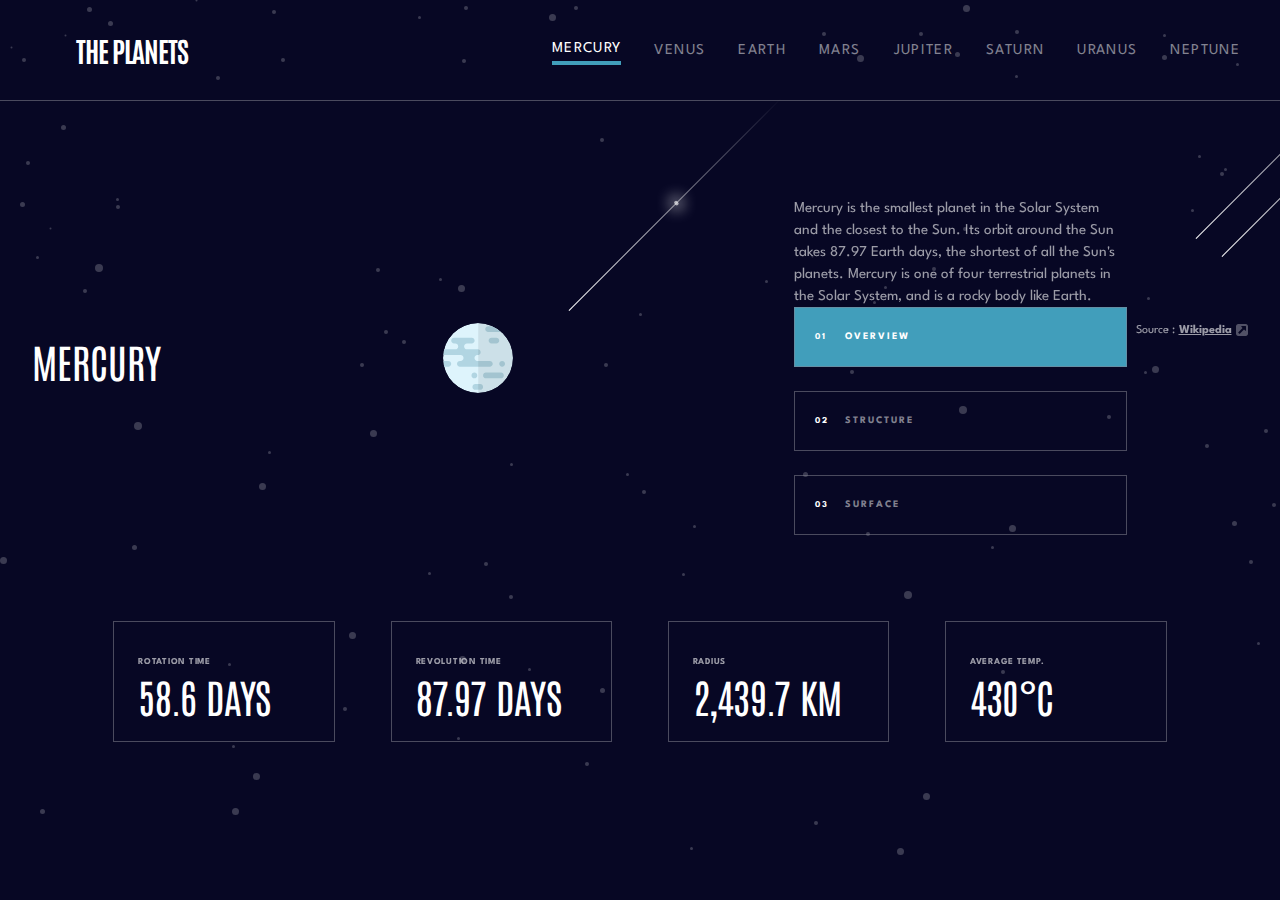
==== commit 31a4ad13: "Add files via upload" ====
--- a/index.html
+++ b/index.html
@@ -417,7 +417,7 @@
                 <!-- text buttons wrapper -->
                 <div id="text-buttons-wrapper" class="text-buttons-wrapper">
                     <div class="text-wrapper" id="text-wrapper">
-                        <p class="content__text">
+                        <p id="content__text" class="content__text">
                             Mercury is the smallest planet in the Solar System
                             and the closest to the Sun. Its orbit around the Sun
                             takes 87.97 Earth days, the shortest of all the
--- a/index.css
+++ b/index.css
@@ -63,17 +63,12 @@
     font-family: var(--antonio-font);
     text-transform: uppercase;
     font-weight: 400;
-    /* font-size: 5rem;
-    line-height: 6.4375rem; */
     font-size: 2.5rem;
     line-height: 3.25rem;
 }
 
 h2 {
     font-family: var(--antonio-font);
-    /* font-size: 2.5rem;
-    line-height: 3.25rem;
-    letter-spacing: -0.0938rem; */
     font-size: 1.75rem;
     line-height: 2.25rem;
     letter-spacing: -0.0656rem;
@@ -282,10 +277,7 @@
     color: rgba(255, 255, 255, 0.5);
     position: relative;
     cursor: pointer;
-    /* border-bottom: 4px solid #419EBB; */
-}
-
-/* default */
+}
 
 .planet-menu__item.active {
     color: var(--white);
@@ -317,7 +309,6 @@
     border-radius: 0;
 }
 
-
 /* ! */
 
 .before {
@@ -331,7 +322,6 @@
     left: 45%;
 }
 
-
 .content__text {
     margin: 1rem 0 2rem;
 }
@@ -364,13 +354,6 @@
     font-weight: 700;
 }
 
-.planet-menu__overview {
-}
-.planet-menu__structure {
-}
-.planet-menu__surface {
-}
-
 /* ? Planet info */
 
 .planet-info {
@@ -379,9 +362,7 @@
     gap: 0.5rem;
     margin-bottom: 50px;
 }
-/* .planet-info.tablet {
-    flex-direction: row;
-} */
+
 .planet-info__box {
     border: 1px solid var(--ligth-grey);
     padding: 1rem 1.5rem;
@@ -399,7 +380,6 @@
 
 .box__value {
     font-family: var(--antonio-font);
-    /* font-size: 1.25rem; */
     font-size: 1.1rem;
     line-height: 1.625rem;
     letter-spacing: -0.0469rem;
--- a/responsive.css
+++ b/responsive.css
@@ -145,6 +145,7 @@
 
     .content__text {
         min-height: 6.875rem;
+        /* margin-bottom: 0; */
     }
 
     .before {
@@ -153,25 +154,9 @@
         bottom: 15%;
         left: 45%;
     }
-
-    /* ! TODO LIST */
-    /* * make every nav__link white when opened */
-    /* * make access to planets colors variables*/
-    /* * make border-bottom with planets color */
-    /* * change /active design for buttons */
-    /* *make ::before work from JavaScript without repeating */
-    /* * change planet's size for tablet )*/
-    /* * todo: change planet's svg whwn clicking buttons)*/
-    /* * change info boxes design*/
-    /* * todo: when you click buttton, diferrent text apears*/
-    /* * change overview, structure, surface buttons () */
-    /* * apply same tablet design to every page : */
-    /** todo check .planet-info, add id*/
-    /** todo ADD text-buttons-wrapper and text-wrapper + Tablet buttons */
-    /** todo change js*/
 }
 
-/* Media Query for Laptops and Desktops */
+/*? Media Query for Laptops and Desktops */
 @media (min-width: 1025px) {
     .menu {
         display: flex;
@@ -207,18 +192,12 @@
         display: flex;
         align-items: center;
         justify-content: space-evenly;
-        /* gap: 10%; */
         padding: 4% 0 4% 0;
     }
 
     .planet-menu__pic {
         width: 50%;
-        /* width: 50%; */
-        /* margin-right: 6%; */
         padding: 0;
-    }
-    .planet-menu__pic:has(.mercury) {
-        /* margin-right: 10%; */
     }
 
     .text-buttons-wrapper {
@@ -227,8 +206,6 @@
         display: flex;
         flex-direction: column;
         align-self: flex-end;
-        /* margin-right: 7.8125rem;
-        margin-right: 10%; */
     }
 
     #heading {
@@ -236,6 +213,7 @@
     }
     .source {
         order: 3;
+        margin-bottom: 5%;
     }
 
     .planet-menu__tablet {
@@ -243,27 +221,15 @@
     }
 
     .content__text {
-        margin: 12px 0;
+        margin: 3% 0 0 0;
         text-align: left;
-        /* max-width: 350px; */
-        min-height: max-content;
-    }
-    .planet-menu__tablet {
-    }
-
-    /* ! TODO LIST */
-    /* todo change .includes in js*/
-    /* todo */
-    /* todo */
-    /* todo */
-    /* todo:   */
-        .planet-menu__item {
+    }
+
+    .planet-menu__item {
         padding: 1.2rem 0 1.2rem 3.125rem;
     }
 
     .container {
-        max-height: 100vh;
-        width: 100%;
         display: flex;
         flex-direction: column;
         align-items: center;
@@ -286,23 +252,26 @@
     .saturn + .before {
         bottom: 3%;
     }
-    .jupiter + .before{
+    .jupiter + .before {
         bottom: -6%;
     }
 }
 
 @media (min-width: 1201px) {
     body {
-        font-size: 14px;
+        font-size: 15px;
         max-height: 100vh;
     }
     .overview-content {
         padding: 7% 0 7% 0;
     }
 
+    .container {
+        max-height: 85vh;
+    }
+
     .text-buttons-wrapper {
         max-width: 27%;
-        /* max-width: 500px; */
         display: flex;
         flex-direction: column;
         align-self: flex-end;
@@ -336,6 +305,4 @@
     .saturn + .before {
         bottom: 0px;
     }
-
-
 }
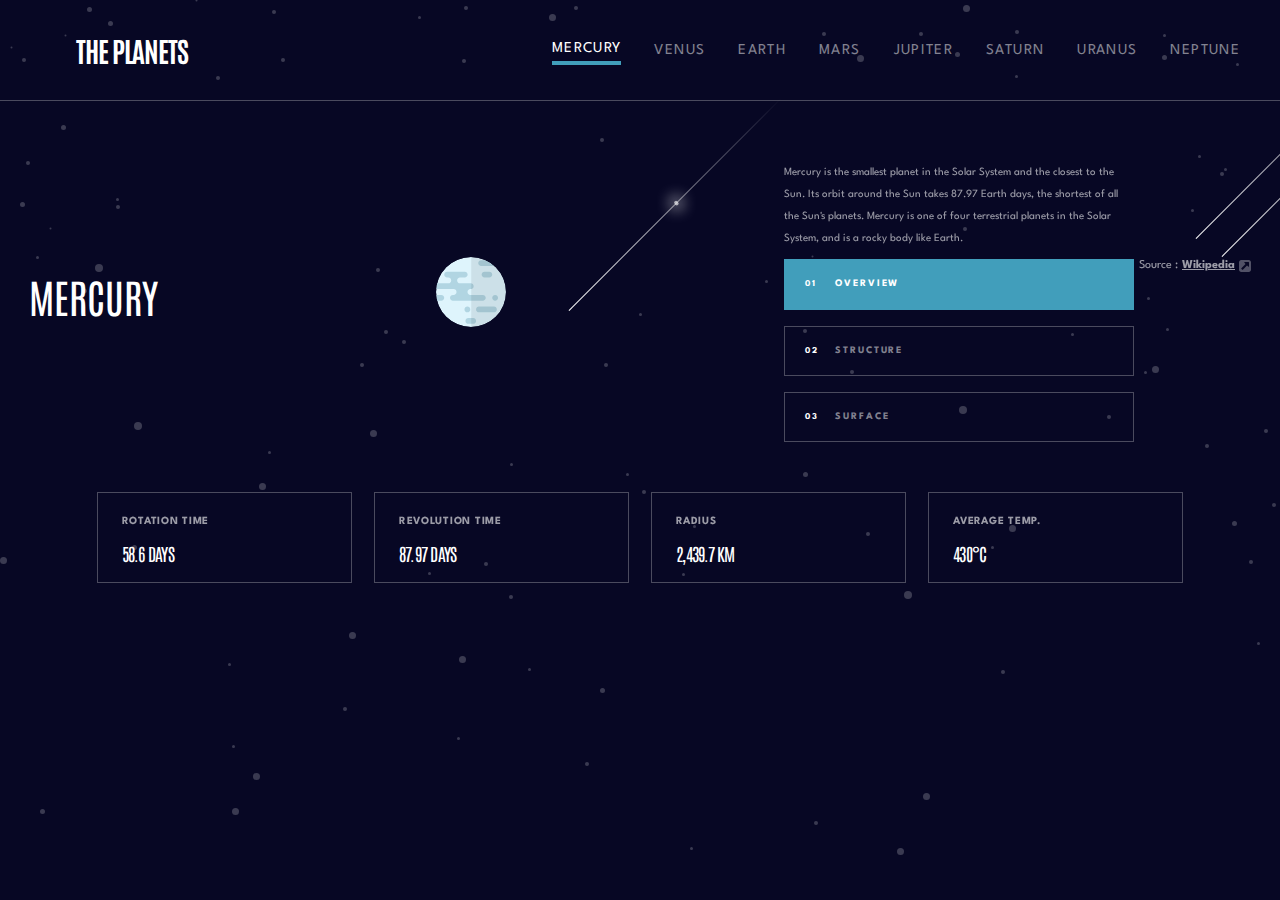
==== commit 02f54772: "Add files via upload" ====
--- a/index.html
+++ b/index.html
@@ -27,7 +27,7 @@
                 background: url(./assets/geology-mercury.png) no-repeat center;
                 background-size: contain;
                 bottom: 20%;
-                left: 45%;
+                left: 42%;
             }
 
             @media screen and (min-width: 670px) {
--- a/index.css
+++ b/index.css
@@ -311,6 +311,17 @@
 
 /* ! */
 
+.planet-menu__surface-pic-saturn .planet-menu__pic::before {
+    content: "";
+    position: absolute;
+    width: 60px;
+    height: 80px;
+    background: url("./assets/geology-jupiter.png") no-repeat center;
+    background-size: contain;
+    bottom: 22%;
+    left: 40%;
+}
+
 .before {
     content: "";
     position: absolute;
@@ -385,3 +396,8 @@
     letter-spacing: -0.0469rem;
     text-transform: uppercase;
 }
+
+.menu__surface-pic::before {
+    width: 150px;
+    height: 150px;
+}
--- a/responsive.css
+++ b/responsive.css
@@ -112,11 +112,20 @@
         display: inline-block;
         text-align: left;
     }
+    .planet-menu__overview:hover,
+    .planet-menu__structure:hover,
+    .planet-menu__surface:hover {
+        background-color: #38384f;
+        border: 1px solid rgba(255, 255, 255, 0);
+        /* opacity: 0.2; */
+    }
 
     #planet-menu__overview.active.tablet,
     #planet-menu__structure.active.tablet,
     #planet-menu__surface.active.tablet {
         background-color: var(--planet);
+        border: 1px solid rgba(255, 255, 255, 0);
+        transition: all 0.5s ease-in-out;
     }
 
     h1 {
@@ -221,8 +230,9 @@
     }
 
     .content__text {
-        margin: 3% 0 0 0;
+        margin: 3% 0 3% 0;
         text-align: left;
+        min-height: 5.5rem;
     }
 
     .planet-menu__item {
@@ -244,9 +254,9 @@
 
     .before {
         width: 6rem;
-        height: 6.2rem;
-        bottom: -24%;
-        left: 42%;
+        height: 7.2rem;
+        bottom: -10%;
+        left: 41%;
     }
 
     .saturn + .before {
@@ -255,23 +265,44 @@
     .jupiter + .before {
         bottom: -6%;
     }
+
+    .box__name {
+        font-size: 0.6875rem;
+        line-height: 1.5625rem;
+    }
 }
 
-@media (min-width: 1201px) {
+@media (min-width: 1301px) {
     body {
         font-size: 15px;
         max-height: 100vh;
     }
+
+    #heading {
+        font-size: 5rem;
+        line-height: 6.5rem;
+    }
+
+    .planet-menu__overview,
+    .planet-menu__structure,
+    .planet-menu__surface {
+        font-family: var(--spartan-font);
+        letter-spacing: 2.57143px;
+        font-weight: 700;
+        font-size: 12px;
+        line-height: 25px;
+    }
+
     .overview-content {
-        padding: 7% 0 7% 0;
-    }
-
-    .container {
-        max-height: 85vh;
+        padding: 4% 0 4% 0;
+    }
+
+    .content__text {
+        min-height: 8.25rem;
     }
 
     .text-buttons-wrapper {
-        max-width: 27%;
+        max-width: 25%;
         display: flex;
         flex-direction: column;
         align-self: flex-end;
@@ -296,10 +327,10 @@
     }
 
     .before {
-        width: 7rem;
-        height: 7.2rem;
-        bottom: -24%;
-        left: 45%;
+        width: 10.1875rem;
+        height: 12.4375rem;
+        bottom: -26%;
+        left: 41%;
     }
 
     .saturn + .before {
